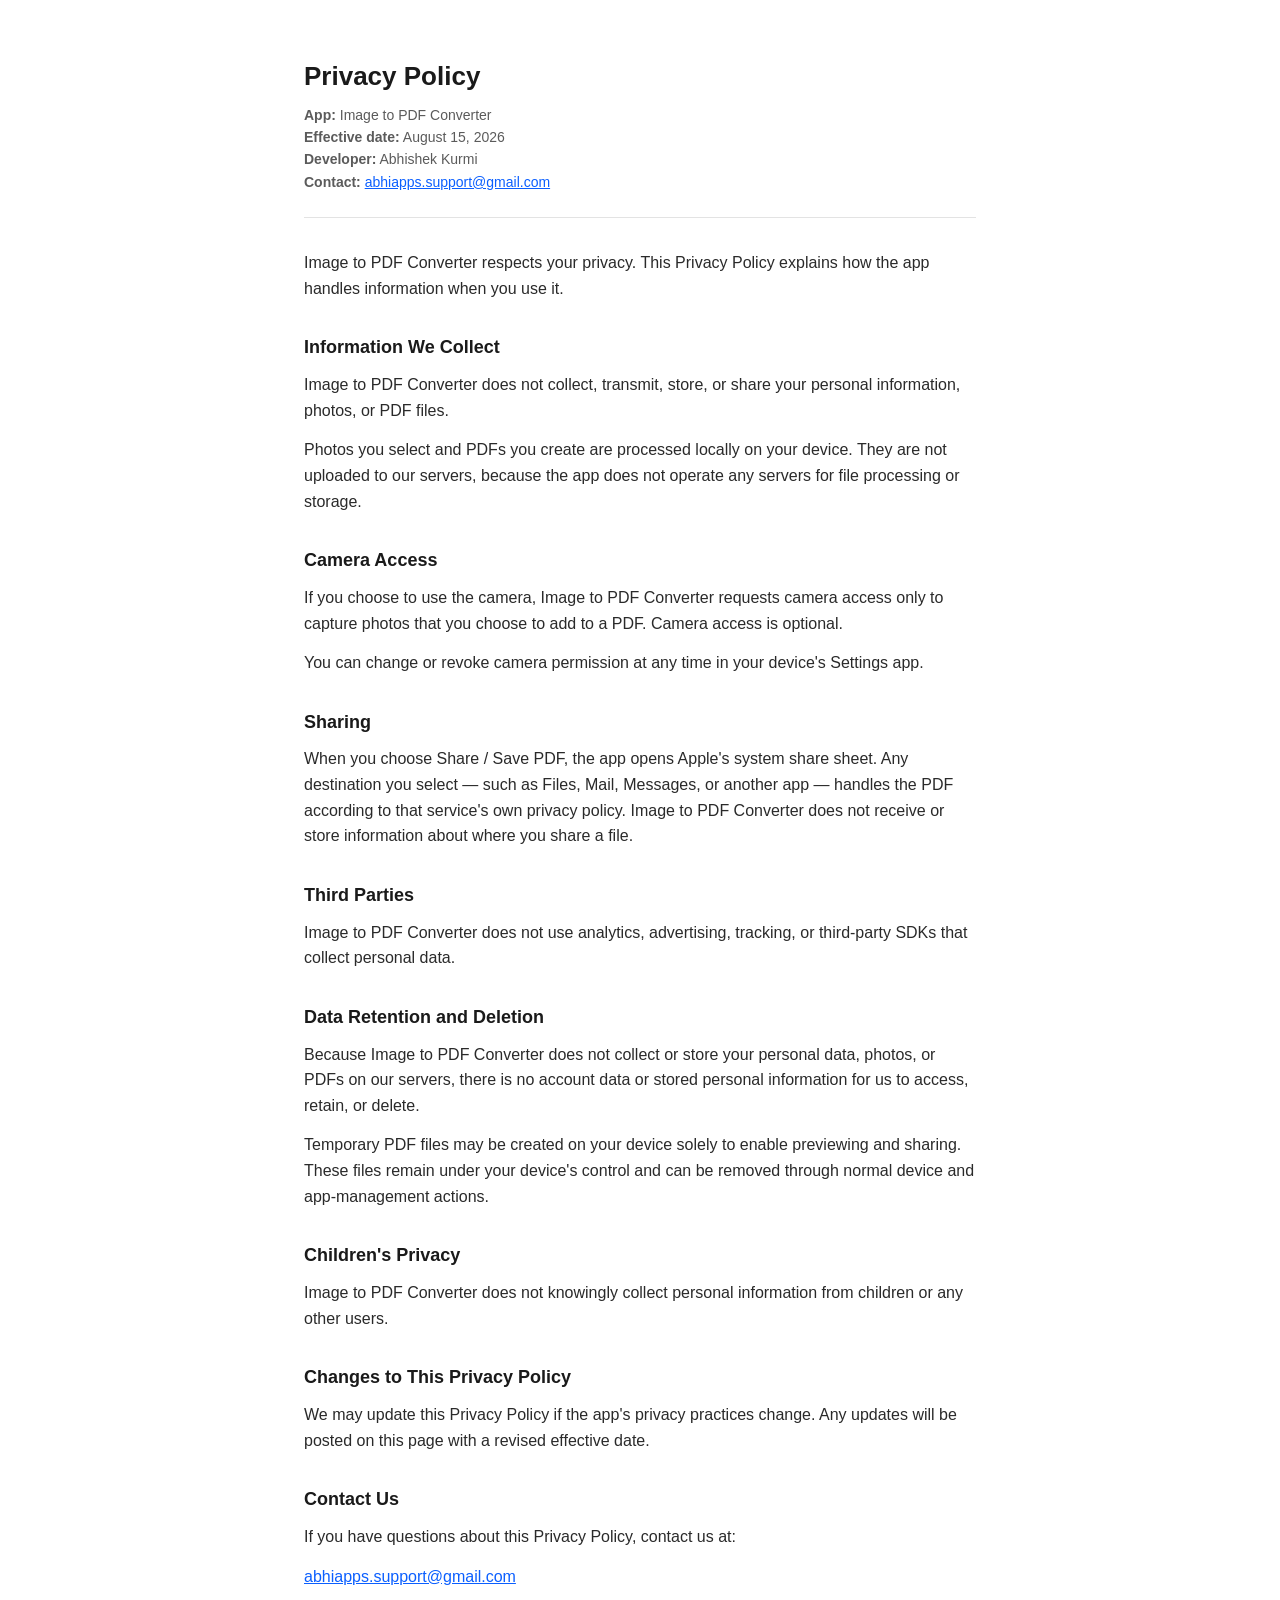
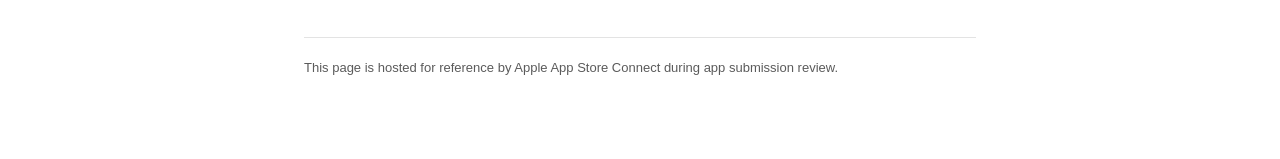
==== index.html @ 23bac31e "Add files via upload" ====
<!DOCTYPE html>
<html lang="en">
<head>
<meta charset="UTF-8">
<meta name="viewport" content="width=device-width, initial-scale=1.0">
<title>Privacy Policy — Image to PDF Converter</title>
<style>
  :root{
    --text:#1a1a1a;
    --muted:#5b5b5b;
    --rule:#e3e3e3;
    --bg:#ffffff;
    --link:#0b5fff;
  }
  *{box-sizing:border-box;}
  body{
    margin:0;
    background:var(--bg);
    color:var(--text);
    font-family:-apple-system,BlinkMacSystemFont,"Segoe UI",Helvetica,Arial,sans-serif;
    line-height:1.6;
  }
  .wrap{
    max-width:720px;
    margin:0 auto;
    padding:56px 24px 80px;
  }
  h1{
    font-size:26px;
    font-weight:700;
    margin:0 0 6px;
  }
  .meta{
    font-size:14px;
    color:var(--muted);
    margin:0 0 32px;
    padding-bottom:24px;
    border-bottom:1px solid var(--rule);
  }
  .meta span{
    display:block;
  }
  .placeholder{
    background:#fff6cc;
    padding:0 3px;
    border-radius:3px;
  }
  h2{
    font-size:18px;
    font-weight:700;
    margin:32px 0 10px;
  }
  p{
    font-size:16px;
    margin:0 0 14px;
    color:#2a2a2a;
  }
  a{ color:var(--link); }
  .contact{
    font-size:16px;
    margin-top:6px;
  }
  footer{
    margin-top:48px;
    padding-top:20px;
    border-top:1px solid var(--rule);
    font-size:13px;
    color:var(--muted);
  }
</style>
</head>
<body>
<div class="wrap">

  <h1>Privacy Policy</h1>
  <p class="meta">
    <span><strong>App:</strong> Image to PDF Converter</span>
    <span><strong>Effective date:</strong> August 15, 2026</span>
    <span><strong>Developer:</strong> Abhishek Kurmi</span>
    <span><strong>Contact:</strong> <a href="mailto:abhiapps.support@gmail.com">abhiapps.support@gmail.com</a></span>
  </p>

  <p>Image to PDF Converter respects your privacy. This Privacy Policy explains how the app handles information when you use it.</p>

  <h2>Information We Collect</h2>
  <p>Image to PDF Converter does not collect, transmit, store, or share your personal information, photos, or PDF files.</p>
  <p>Photos you select and PDFs you create are processed locally on your device. They are not uploaded to our servers, because the app does not operate any servers for file processing or storage.</p>

  <h2>Camera Access</h2>
  <p>If you choose to use the camera, Image to PDF Converter requests camera access only to capture photos that you choose to add to a PDF. Camera access is optional.</p>
  <p>You can change or revoke camera permission at any time in your device's Settings app.</p>

  <h2>Sharing</h2>
  <p>When you choose Share / Save PDF, the app opens Apple's system share sheet. Any destination you select — such as Files, Mail, Messages, or another app — handles the PDF according to that service's own privacy policy. Image to PDF Converter does not receive or store information about where you share a file.</p>

  <h2>Third Parties</h2>
  <p>Image to PDF Converter does not use analytics, advertising, tracking, or third-party SDKs that collect personal data.</p>

  <h2>Data Retention and Deletion</h2>
  <p>Because Image to PDF Converter does not collect or store your personal data, photos, or PDFs on our servers, there is no account data or stored personal information for us to access, retain, or delete.</p>
  <p>Temporary PDF files may be created on your device solely to enable previewing and sharing. These files remain under your device's control and can be removed through normal device and app-management actions.</p>

  <h2>Children's Privacy</h2>
  <p>Image to PDF Converter does not knowingly collect personal information from children or any other users.</p>

  <h2>Changes to This Privacy Policy</h2>
  <p>We may update this Privacy Policy if the app's privacy practices change. Any updates will be posted on this page with a revised effective date.</p>

  <h2>Contact Us</h2>
  <p>If you have questions about this Privacy Policy, contact us at:</p>
  <p class="contact"><a href="mailto:abhiapps.support@gmail.com">abhiapps.support@gmail.com</a></p>

  <footer>
    This page is hosted for reference by Apple App Store Connect during app submission review.
  </footer>

</div>
</body>
</html>
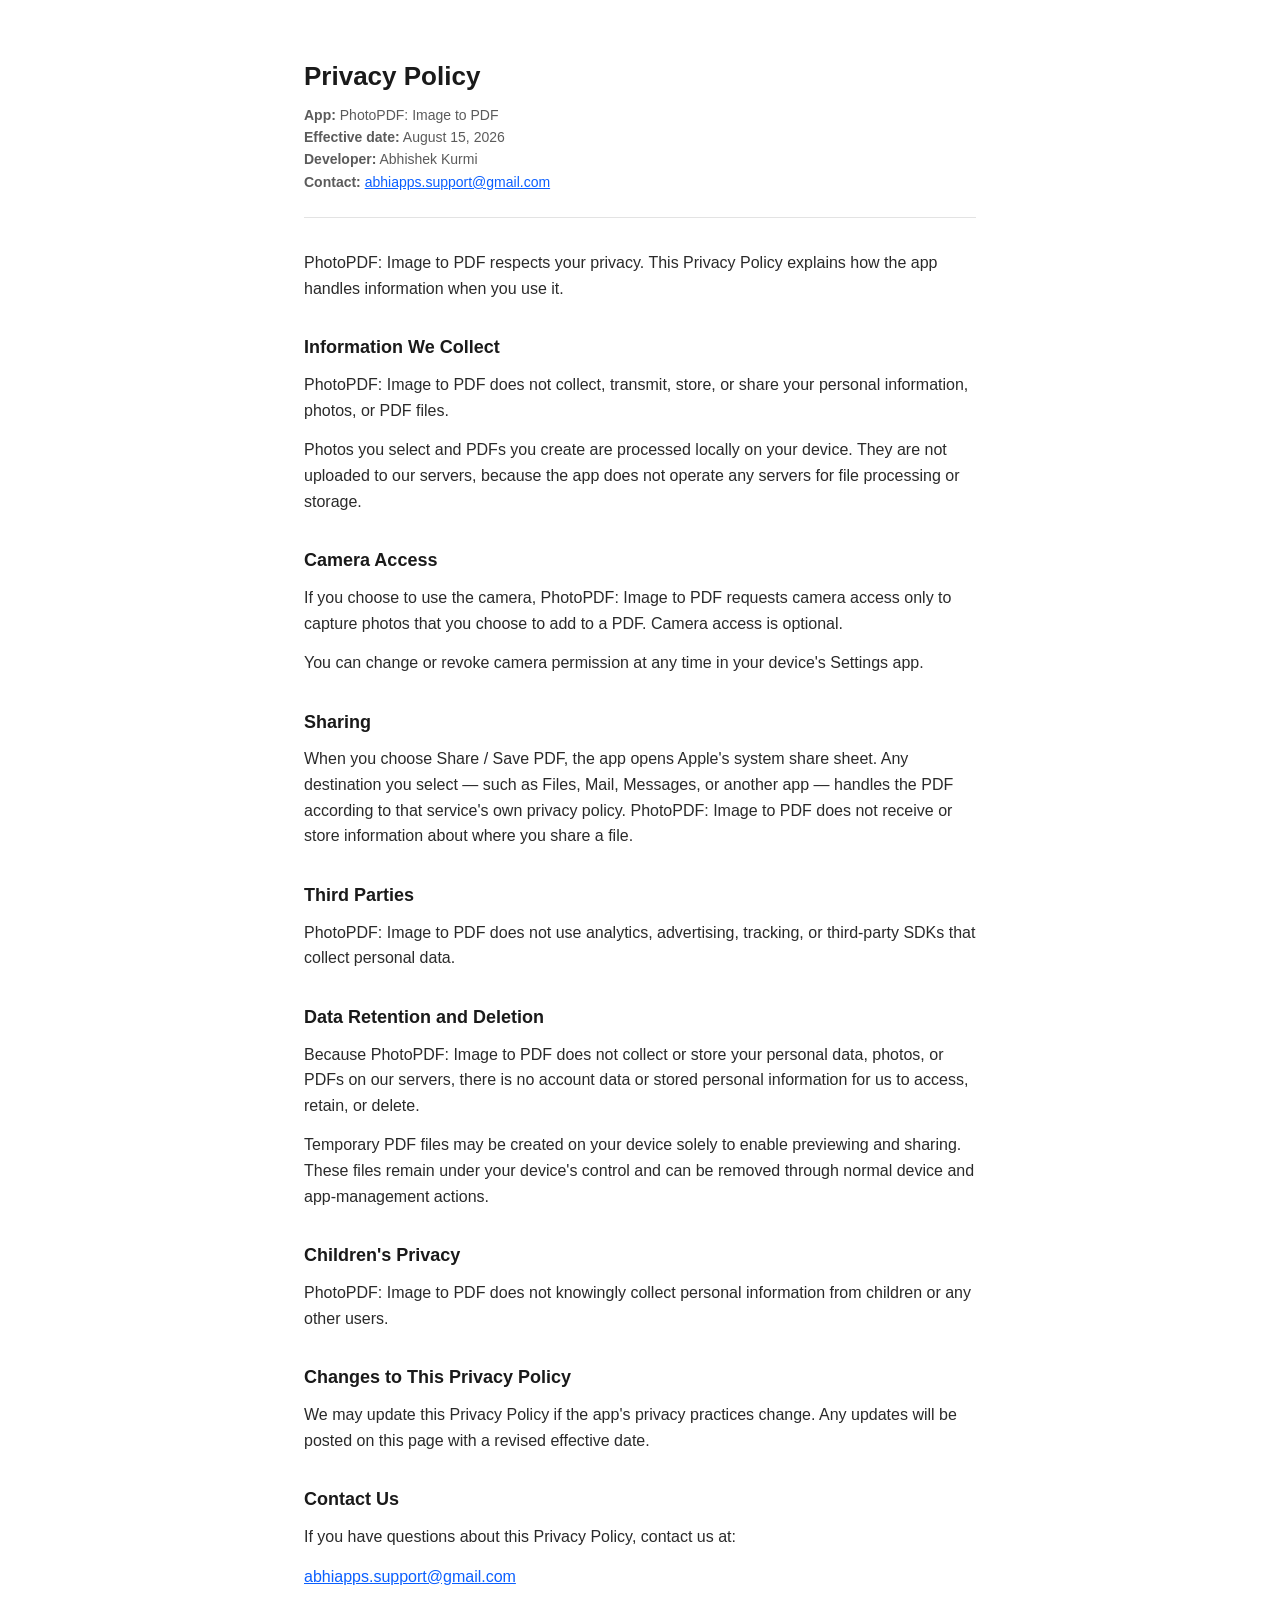
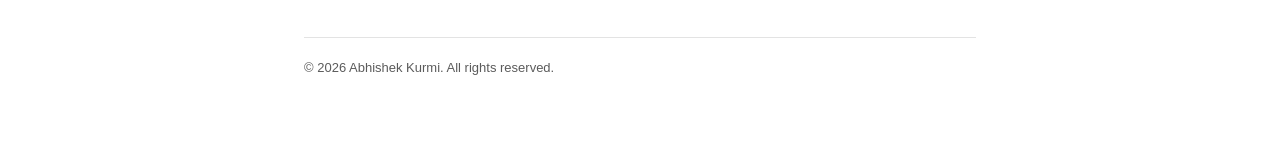
==== commit 2d7fae73: "Update app name from 'Image to PDF Converter' to 'PhotoPDF: Image to PDF'" ====
--- a/index.html
+++ b/index.html
@@ -3,7 +3,7 @@
 <head>
 <meta charset="UTF-8">
 <meta name="viewport" content="width=device-width, initial-scale=1.0">
-<title>Privacy Policy — Image to PDF Converter</title>
+<title>Privacy Policy — PhotoPDF: Image to PDF</title>
 <style>
   :root{
     --text:#1a1a1a;
@@ -74,34 +74,34 @@
 
   <h1>Privacy Policy</h1>
   <p class="meta">
-    <span><strong>App:</strong> Image to PDF Converter</span>
+    <span><strong>App:</strong> PhotoPDF: Image to PDF</span>
     <span><strong>Effective date:</strong> August 15, 2026</span>
     <span><strong>Developer:</strong> Abhishek Kurmi</span>
     <span><strong>Contact:</strong> <a href="mailto:abhiapps.support@gmail.com">abhiapps.support@gmail.com</a></span>
   </p>
 
-  <p>Image to PDF Converter respects your privacy. This Privacy Policy explains how the app handles information when you use it.</p>
+  <p>PhotoPDF: Image to PDF respects your privacy. This Privacy Policy explains how the app handles information when you use it.</p>
 
   <h2>Information We Collect</h2>
-  <p>Image to PDF Converter does not collect, transmit, store, or share your personal information, photos, or PDF files.</p>
+  <p>PhotoPDF: Image to PDF does not collect, transmit, store, or share your personal information, photos, or PDF files.</p>
   <p>Photos you select and PDFs you create are processed locally on your device. They are not uploaded to our servers, because the app does not operate any servers for file processing or storage.</p>
 
   <h2>Camera Access</h2>
-  <p>If you choose to use the camera, Image to PDF Converter requests camera access only to capture photos that you choose to add to a PDF. Camera access is optional.</p>
+  <p>If you choose to use the camera, PhotoPDF: Image to PDF requests camera access only to capture photos that you choose to add to a PDF. Camera access is optional.</p>
   <p>You can change or revoke camera permission at any time in your device's Settings app.</p>
 
   <h2>Sharing</h2>
-  <p>When you choose Share / Save PDF, the app opens Apple's system share sheet. Any destination you select — such as Files, Mail, Messages, or another app — handles the PDF according to that service's own privacy policy. Image to PDF Converter does not receive or store information about where you share a file.</p>
+  <p>When you choose Share / Save PDF, the app opens Apple's system share sheet. Any destination you select — such as Files, Mail, Messages, or another app — handles the PDF according to that service's own privacy policy. PhotoPDF: Image to PDF does not receive or store information about where you share a file.</p>
 
   <h2>Third Parties</h2>
-  <p>Image to PDF Converter does not use analytics, advertising, tracking, or third-party SDKs that collect personal data.</p>
+  <p>PhotoPDF: Image to PDF does not use analytics, advertising, tracking, or third-party SDKs that collect personal data.</p>
 
   <h2>Data Retention and Deletion</h2>
-  <p>Because Image to PDF Converter does not collect or store your personal data, photos, or PDFs on our servers, there is no account data or stored personal information for us to access, retain, or delete.</p>
+  <p>Because PhotoPDF: Image to PDF does not collect or store your personal data, photos, or PDFs on our servers, there is no account data or stored personal information for us to access, retain, or delete.</p>
   <p>Temporary PDF files may be created on your device solely to enable previewing and sharing. These files remain under your device's control and can be removed through normal device and app-management actions.</p>
 
   <h2>Children's Privacy</h2>
-  <p>Image to PDF Converter does not knowingly collect personal information from children or any other users.</p>
+  <p>PhotoPDF: Image to PDF does not knowingly collect personal information from children or any other users.</p>
 
   <h2>Changes to This Privacy Policy</h2>
   <p>We may update this Privacy Policy if the app's privacy practices change. Any updates will be posted on this page with a revised effective date.</p>
@@ -111,7 +111,7 @@
   <p class="contact"><a href="mailto:abhiapps.support@gmail.com">abhiapps.support@gmail.com</a></p>
 
   <footer>
-    This page is hosted for reference by Apple App Store Connect during app submission review.
+    © 2026 Abhishek Kurmi. All rights reserved.
   </footer>
 
 </div>
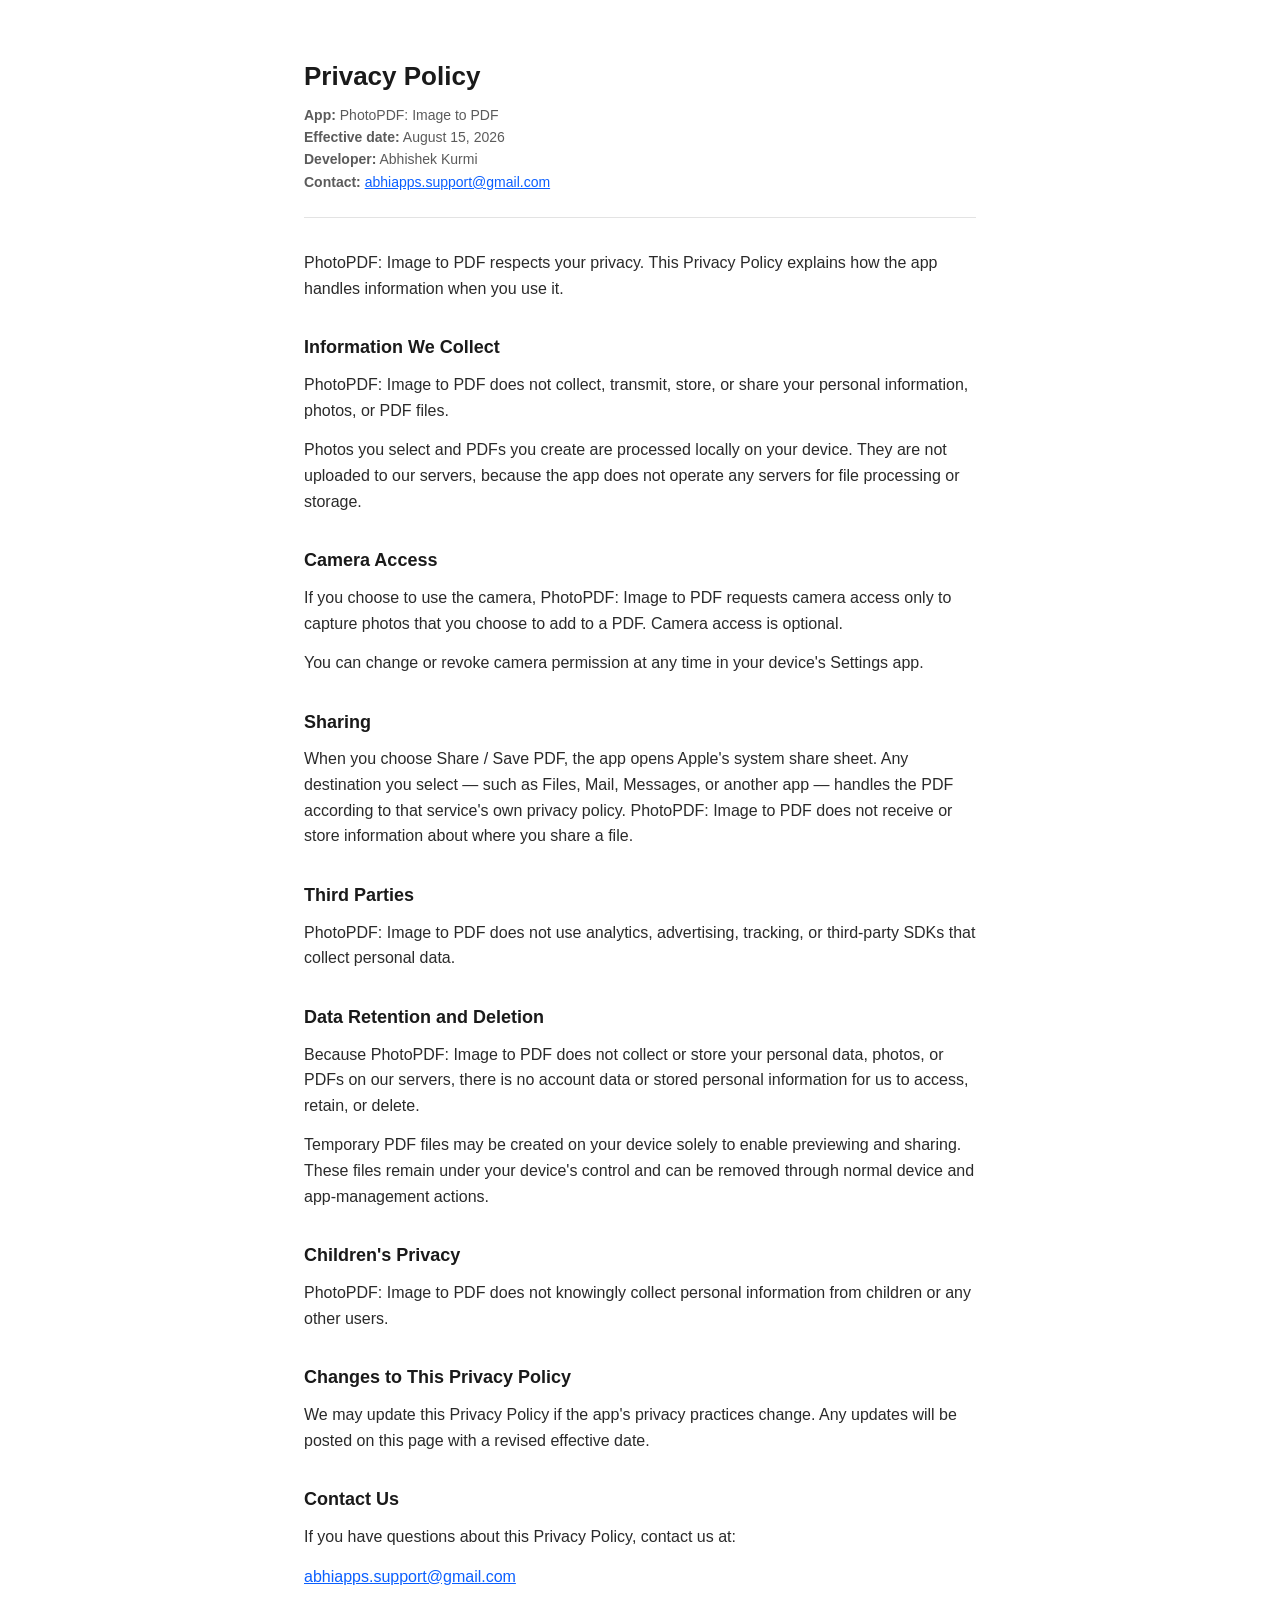
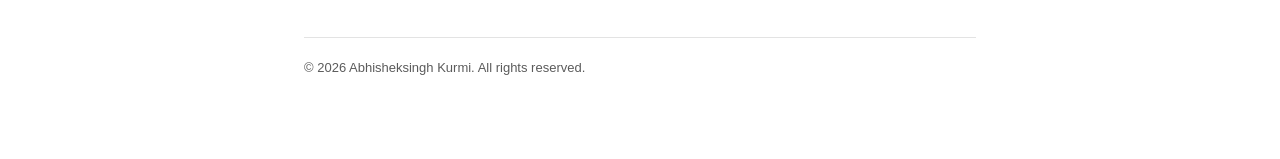
==== commit e0563aa0: "Update footer copyright name" ====
--- a/index.html
+++ b/index.html
@@ -111,7 +111,7 @@
   <p class="contact"><a href="mailto:abhiapps.support@gmail.com">abhiapps.support@gmail.com</a></p>
 
   <footer>
-    © 2026 Abhishek Kurmi. All rights reserved.
+    © 2026 Abhisheksingh Kurmi. All rights reserved.
   </footer>
 
 </div>
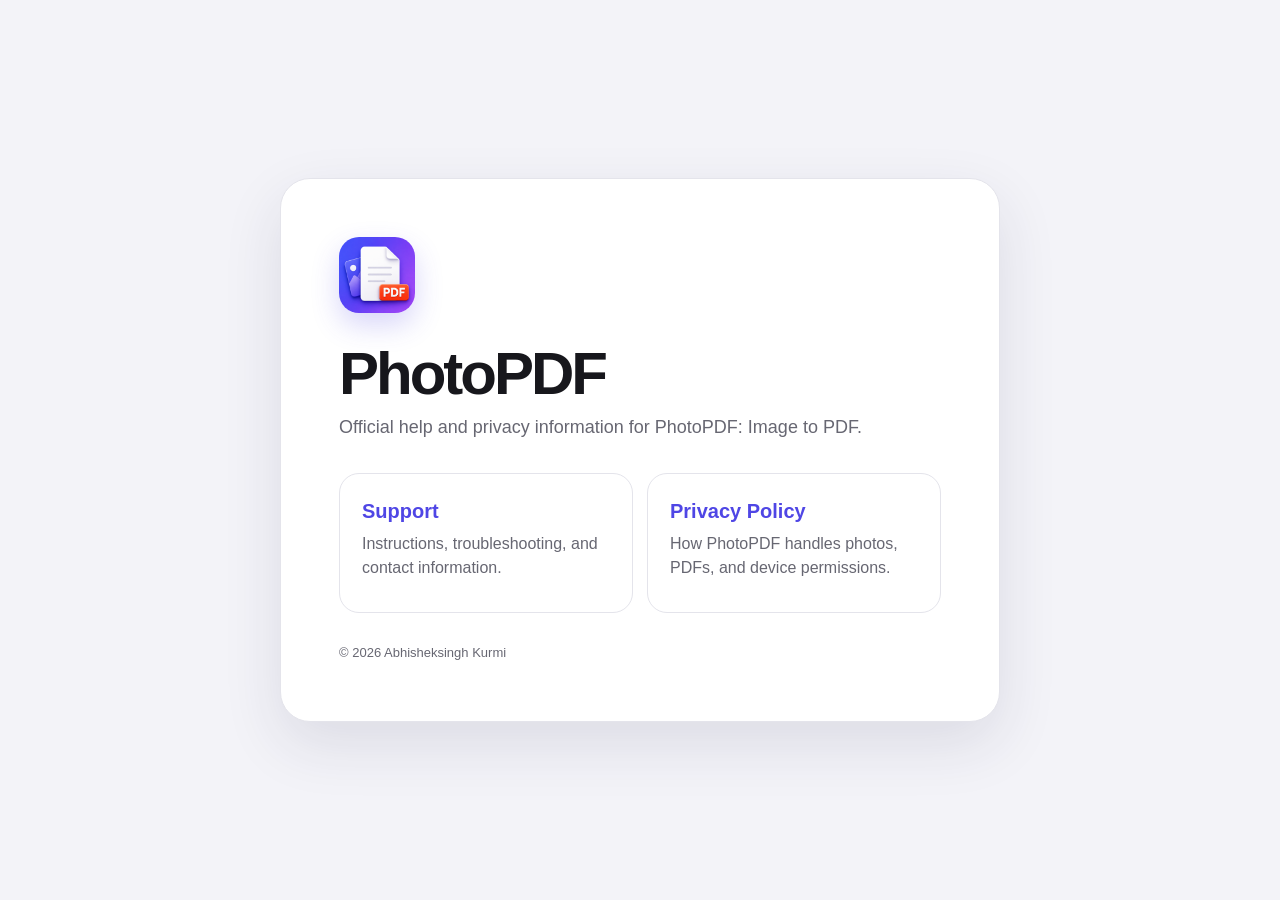
==== commit ffd8ba7e: "Add PhotoPDF website landing page" ====
--- a/index.html
+++ b/index.html
@@ -1,119 +1,45 @@
-<!DOCTYPE html>
+<!doctype html>
 <html lang="en">
 <head>
-<meta charset="UTF-8">
-<meta name="viewport" content="width=device-width, initial-scale=1.0">
-<title>Privacy Policy — PhotoPDF: Image to PDF</title>
-<style>
-  :root{
-    --text:#1a1a1a;
-    --muted:#5b5b5b;
-    --rule:#e3e3e3;
-    --bg:#ffffff;
-    --link:#0b5fff;
-  }
-  *{box-sizing:border-box;}
-  body{
-    margin:0;
-    background:var(--bg);
-    color:var(--text);
-    font-family:-apple-system,BlinkMacSystemFont,"Segoe UI",Helvetica,Arial,sans-serif;
-    line-height:1.6;
-  }
-  .wrap{
-    max-width:720px;
-    margin:0 auto;
-    padding:56px 24px 80px;
-  }
-  h1{
-    font-size:26px;
-    font-weight:700;
-    margin:0 0 6px;
-  }
-  .meta{
-    font-size:14px;
-    color:var(--muted);
-    margin:0 0 32px;
-    padding-bottom:24px;
-    border-bottom:1px solid var(--rule);
-  }
-  .meta span{
-    display:block;
-  }
-  .placeholder{
-    background:#fff6cc;
-    padding:0 3px;
-    border-radius:3px;
-  }
-  h2{
-    font-size:18px;
-    font-weight:700;
-    margin:32px 0 10px;
-  }
-  p{
-    font-size:16px;
-    margin:0 0 14px;
-    color:#2a2a2a;
-  }
-  a{ color:var(--link); }
-  .contact{
-    font-size:16px;
-    margin-top:6px;
-  }
-  footer{
-    margin-top:48px;
-    padding-top:20px;
-    border-top:1px solid var(--rule);
-    font-size:13px;
-    color:var(--muted);
-  }
-</style>
+  <meta charset="utf-8">
+  <meta name="viewport" content="width=device-width, initial-scale=1">
+  <meta name="description" content="Official support and privacy information for PhotoPDF: Image to PDF.">
+  <meta name="theme-color" content="#6366f1">
+  <title>PhotoPDF</title>
+  <style>
+    :root {
+      color-scheme: light dark;
+      --brand:#6366f1;--brand-strong:#4f46e5;--ink:#17171c;--muted:#676772;
+      --surface:#ffffff;--border:#e4e4eb;--background:#f3f3f8;--focus:rgba(79,70,229,.35);
+    }
+    *{box-sizing:border-box;}
+    body{min-height:100vh;margin:0;display:grid;place-items:center;padding:24px;background:var(--background);color:var(--ink);font-family:-apple-system,BlinkMacSystemFont,"SF Pro Text","Segoe UI",sans-serif;line-height:1.5;-webkit-font-smoothing:antialiased;}
+    main{width:min(100%,720px);padding:clamp(30px,7vw,58px);border:1px solid var(--border);border-radius:30px;background:var(--surface);box-shadow:0 22px 60px rgba(40,40,70,.11);}
+    .app-icon{width:76px;height:76px;border-radius:20px;box-shadow:0 12px 28px rgba(79,70,229,.22);}
+    h1{margin:24px 0 10px;font-size:clamp(38px,8vw,60px);line-height:1;letter-spacing:-.05em;}
+    .intro{max-width:540px;margin:0 0 32px;color:var(--muted);font-size:18px;}
+    .links{display:grid;grid-template-columns:repeat(2,minmax(0,1fr));gap:14px;}
+    .card{min-height:140px;padding:22px;border:1px solid var(--border);border-radius:20px;color:var(--ink);text-decoration:none;transition:transform 160ms ease,border-color 160ms ease,box-shadow 160ms ease;}
+    .card:hover{transform:translateY(-2px);border-color:var(--brand);box-shadow:0 12px 28px rgba(79,70,229,.12);}
+    .card:focus-visible{outline:3px solid var(--focus);outline-offset:4px;}
+    .card strong{display:block;margin-bottom:6px;color:var(--brand-strong);font-size:20px;}
+    .card span{color:var(--muted);}
+    footer{margin-top:30px;color:var(--muted);font-size:13px;}
+    @media(max-width:560px){.links{grid-template-columns:1fr;}main{border-radius:24px;}}
+    @media(prefers-reduced-motion:reduce){*{transition-duration:.01ms!important;}}
+    @media(prefers-color-scheme:dark){:root{--brand:#7376ff;--brand-strong:#a5b4fc;--ink:#f5f5f7;--muted:#b1b1bb;--surface:#18181d;--border:#35353d;--background:#0f0f13;--focus:rgba(165,180,252,.4);}main{box-shadow:0 22px 60px rgba(0,0,0,.3);}}
+  </style>
 </head>
 <body>
-<div class="wrap">
-
-  <h1>Privacy Policy</h1>
-  <p class="meta">
-    <span><strong>App:</strong> PhotoPDF: Image to PDF</span>
-    <span><strong>Effective date:</strong> August 15, 2026</span>
-    <span><strong>Developer:</strong> Abhishek Kurmi</span>
-    <span><strong>Contact:</strong> <a href="mailto:abhiapps.support@gmail.com">abhiapps.support@gmail.com</a></span>
-  </p>
-
-  <p>PhotoPDF: Image to PDF respects your privacy. This Privacy Policy explains how the app handles information when you use it.</p>
-
-  <h2>Information We Collect</h2>
-  <p>PhotoPDF: Image to PDF does not collect, transmit, store, or share your personal information, photos, or PDF files.</p>
-  <p>Photos you select and PDFs you create are processed locally on your device. They are not uploaded to our servers, because the app does not operate any servers for file processing or storage.</p>
-
-  <h2>Camera Access</h2>
-  <p>If you choose to use the camera, PhotoPDF: Image to PDF requests camera access only to capture photos that you choose to add to a PDF. Camera access is optional.</p>
-  <p>You can change or revoke camera permission at any time in your device's Settings app.</p>
-
-  <h2>Sharing</h2>
-  <p>When you choose Share / Save PDF, the app opens Apple's system share sheet. Any destination you select — such as Files, Mail, Messages, or another app — handles the PDF according to that service's own privacy policy. PhotoPDF: Image to PDF does not receive or store information about where you share a file.</p>
-
-  <h2>Third Parties</h2>
-  <p>PhotoPDF: Image to PDF does not use analytics, advertising, tracking, or third-party SDKs that collect personal data.</p>
-
-  <h2>Data Retention and Deletion</h2>
-  <p>Because PhotoPDF: Image to PDF does not collect or store your personal data, photos, or PDFs on our servers, there is no account data or stored personal information for us to access, retain, or delete.</p>
-  <p>Temporary PDF files may be created on your device solely to enable previewing and sharing. These files remain under your device's control and can be removed through normal device and app-management actions.</p>
-
-  <h2>Children's Privacy</h2>
-  <p>PhotoPDF: Image to PDF does not knowingly collect personal information from children or any other users.</p>
-
-  <h2>Changes to This Privacy Policy</h2>
-  <p>We may update this Privacy Policy if the app's privacy practices change. Any updates will be posted on this page with a revised effective date.</p>
-
-  <h2>Contact Us</h2>
-  <p>If you have questions about this Privacy Policy, contact us at:</p>
-  <p class="contact"><a href="mailto:abhiapps.support@gmail.com">abhiapps.support@gmail.com</a></p>
-
-  <footer>
-    © 2026 Abhisheksingh Kurmi. All rights reserved.
-  </footer>
-
-</div>
+  <main>
+    <img class="app-icon" src="support/app-icon.png" alt="PhotoPDF app icon">
+    <h1>PhotoPDF</h1>
+    <p class="intro">Official help and privacy information for PhotoPDF: Image to PDF.</p>
+    <div class="links">
+      <a class="card" href="support/"><strong>Support</strong><span>Instructions, troubleshooting, and contact information.</span></a>
+      <a class="card" href="privacy/"><strong>Privacy Policy</strong><span>How PhotoPDF handles photos, PDFs, and device permissions.</span></a>
+    </div>
+    <footer>© 2026 Abhisheksingh Kurmi</footer>
+  </main>
 </body>
 </html>
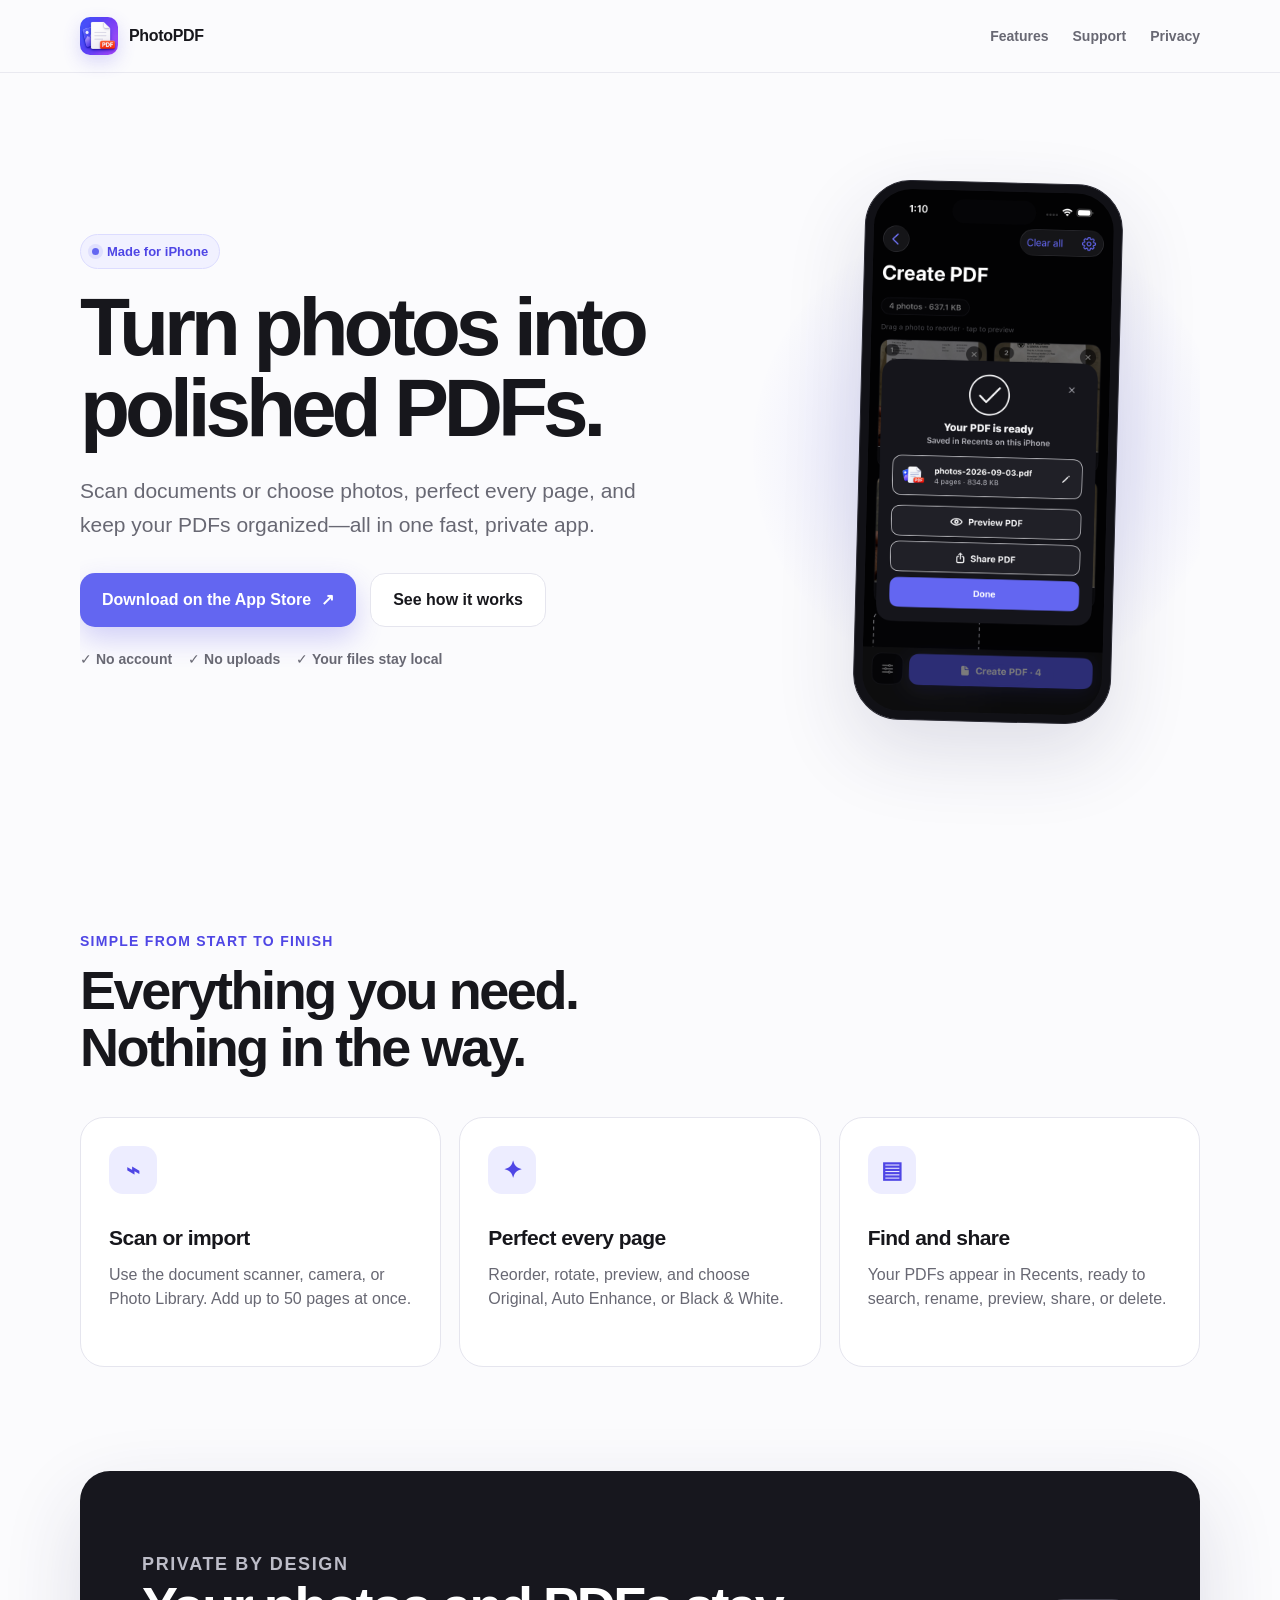
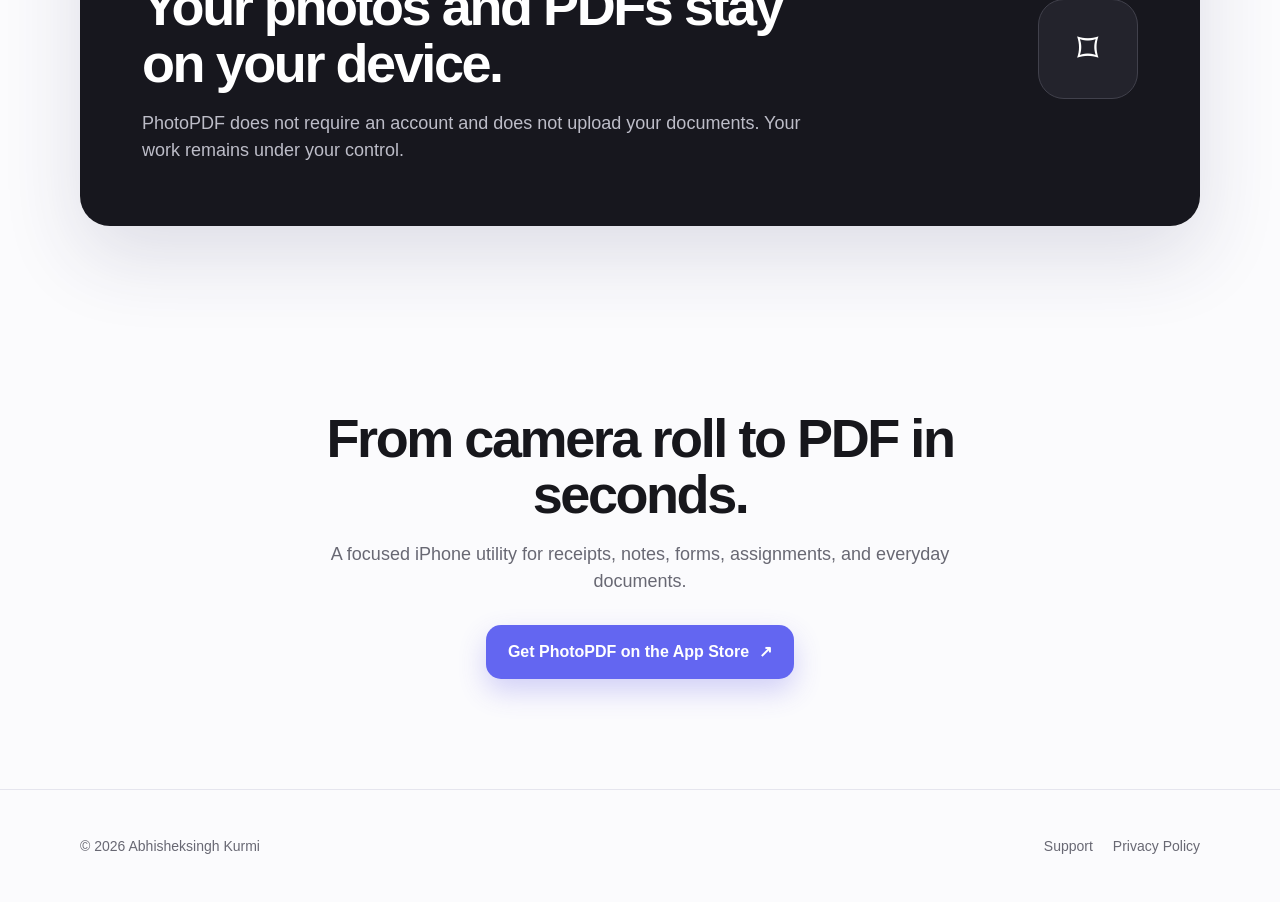
==== commit d2565820: "Publish PhotoPDF product page Add the approved landing page with product benefits, privacy messaging" ====
--- a/index.html
+++ b/index.html
@@ -3,43 +3,194 @@
 <head>
   <meta charset="utf-8">
   <meta name="viewport" content="width=device-width, initial-scale=1">
-  <meta name="description" content="Official support and privacy information for PhotoPDF: Image to PDF.">
+  <meta name="description" content="PhotoPDF turns photos and scanned documents into polished PDFs on iPhone. Reorder, enhance, organize, and share—all privately on your device.">
   <meta name="theme-color" content="#6366f1">
-  <title>PhotoPDF</title>
+  <meta property="og:type" content="website">
+  <meta property="og:title" content="PhotoPDF — Image to PDF for iPhone">
+  <meta property="og:description" content="Scan, enhance, and turn photos into polished PDFs—privately on your iPhone.">
+  <meta property="og:url" content="https://abhishek6353.github.io/PhotoPDF/">
+  <meta property="og:image" content="https://abhishek6353.github.io/PhotoPDF/support/app-icon.png">
+  <link rel="canonical" href="https://abhishek6353.github.io/PhotoPDF/">
+  <link rel="icon" href="support/app-icon.png">
+  <title>PhotoPDF — Image to PDF for iPhone</title>
   <style>
     :root {
       color-scheme: light dark;
-      --brand:#6366f1;--brand-strong:#4f46e5;--ink:#17171c;--muted:#676772;
-      --surface:#ffffff;--border:#e4e4eb;--background:#f3f3f8;--focus:rgba(79,70,229,.35);
+      --brand:#6366f1;
+      --brand-strong:#4f46e5;
+      --ink:#17171c;
+      --muted:#686873;
+      --surface:#ffffff;
+      --soft:#f4f4fa;
+      --border:#e5e5ee;
+      --background:#fbfbfd;
+      --focus:rgba(79,70,229,.35);
+      --shadow:0 30px 80px rgba(43,41,89,.14);
     }
     *{box-sizing:border-box;}
-    body{min-height:100vh;margin:0;display:grid;place-items:center;padding:24px;background:var(--background);color:var(--ink);font-family:-apple-system,BlinkMacSystemFont,"SF Pro Text","Segoe UI",sans-serif;line-height:1.5;-webkit-font-smoothing:antialiased;}
-    main{width:min(100%,720px);padding:clamp(30px,7vw,58px);border:1px solid var(--border);border-radius:30px;background:var(--surface);box-shadow:0 22px 60px rgba(40,40,70,.11);}
-    .app-icon{width:76px;height:76px;border-radius:20px;box-shadow:0 12px 28px rgba(79,70,229,.22);}
-    h1{margin:24px 0 10px;font-size:clamp(38px,8vw,60px);line-height:1;letter-spacing:-.05em;}
-    .intro{max-width:540px;margin:0 0 32px;color:var(--muted);font-size:18px;}
-    .links{display:grid;grid-template-columns:repeat(2,minmax(0,1fr));gap:14px;}
-    .card{min-height:140px;padding:22px;border:1px solid var(--border);border-radius:20px;color:var(--ink);text-decoration:none;transition:transform 160ms ease,border-color 160ms ease,box-shadow 160ms ease;}
-    .card:hover{transform:translateY(-2px);border-color:var(--brand);box-shadow:0 12px 28px rgba(79,70,229,.12);}
-    .card:focus-visible{outline:3px solid var(--focus);outline-offset:4px;}
-    .card strong{display:block;margin-bottom:6px;color:var(--brand-strong);font-size:20px;}
-    .card span{color:var(--muted);}
-    footer{margin-top:30px;color:var(--muted);font-size:13px;}
-    @media(max-width:560px){.links{grid-template-columns:1fr;}main{border-radius:24px;}}
-    @media(prefers-reduced-motion:reduce){*{transition-duration:.01ms!important;}}
-    @media(prefers-color-scheme:dark){:root{--brand:#7376ff;--brand-strong:#a5b4fc;--ink:#f5f5f7;--muted:#b1b1bb;--surface:#18181d;--border:#35353d;--background:#0f0f13;--focus:rgba(165,180,252,.4);}main{box-shadow:0 22px 60px rgba(0,0,0,.3);}}
+    html{scroll-behavior:smooth;}
+    body{margin:0;background:var(--background);color:var(--ink);font-family:-apple-system,BlinkMacSystemFont,"SF Pro Text","Segoe UI",sans-serif;line-height:1.5;-webkit-font-smoothing:antialiased;}
+    a{color:inherit;}
+    .wrap{width:min(1120px,calc(100% - 40px));margin:0 auto;}
+    header{position:sticky;top:0;z-index:20;border-bottom:1px solid color-mix(in srgb,var(--border) 80%,transparent);background:color-mix(in srgb,var(--background) 86%,transparent);backdrop-filter:blur(18px);-webkit-backdrop-filter:blur(18px);}
+    nav{min-height:72px;display:flex;align-items:center;justify-content:space-between;gap:24px;}
+    .brand{display:flex;align-items:center;gap:11px;text-decoration:none;font-weight:760;letter-spacing:-.02em;}
+    .brand img{width:38px;height:38px;border-radius:10px;box-shadow:0 7px 18px rgba(79,70,229,.2);}
+    .nav-links{display:flex;align-items:center;gap:24px;color:var(--muted);font-size:14px;font-weight:600;}
+    .nav-links a{text-decoration:none;}
+    .nav-links a:hover{color:var(--ink);}
+    .hero{min-height:720px;display:grid;grid-template-columns:minmax(0,1.05fr) minmax(330px,.75fr);align-items:center;gap:clamp(54px,8vw,110px);padding:84px 0 92px;overflow:hidden;}
+    .eyebrow{display:inline-flex;align-items:center;gap:8px;margin:0 0 18px;padding:7px 11px;border:1px solid #dcdcff;border-radius:999px;background:#f1f1ff;color:var(--brand-strong);font-size:13px;font-weight:720;}
+    .eyebrow::before{content:"";width:7px;height:7px;border-radius:50%;background:var(--brand);box-shadow:0 0 0 4px rgba(99,102,241,.12);}
+    h1{max-width:720px;margin:0;font-size:clamp(48px,7vw,82px);line-height:.98;letter-spacing:-.062em;}
+    .lead{max-width:620px;margin:26px 0 32px;color:var(--muted);font-size:clamp(18px,2vw,21px);line-height:1.6;}
+    .actions{display:flex;align-items:center;flex-wrap:wrap;gap:14px;}
+    .button{display:inline-flex;min-height:54px;align-items:center;justify-content:center;gap:10px;padding:0 22px;border-radius:15px;background:var(--brand);color:#fff;text-decoration:none;font-weight:720;box-shadow:0 12px 28px rgba(79,70,229,.24);transition:transform 160ms ease,background 160ms ease;}
+    .button:hover{transform:translateY(-2px);background:var(--brand-strong);}
+    .button.secondary{border:1px solid var(--border);background:var(--surface);color:var(--ink);box-shadow:none;}
+    .button.secondary:hover{border-color:#c8c8d5;background:var(--soft);}
+    a:focus-visible{outline:3px solid var(--focus);outline-offset:4px;}
+    .trust{margin:22px 0 0;color:var(--muted);font-size:14px;font-weight:560;}
+    .trust span{display:inline-flex;align-items:center;gap:7px;margin-right:16px;}
+    .phone-stage{position:relative;display:grid;place-items:center;min-height:590px;}
+    .phone-stage::before{content:"";position:absolute;width:470px;height:470px;border-radius:50%;background:radial-gradient(circle,rgba(99,102,241,.24),rgba(99,102,241,.05) 55%,transparent 72%);}
+    .phone{position:relative;width:min(258px,68vw);padding:8px;border:1px solid #292932;border-radius:46px;background:#111116;box-shadow:var(--shadow);transform:rotate(1.5deg);}
+    .phone::before{content:"";position:absolute;z-index:2;top:17px;left:50%;width:84px;height:24px;border-radius:999px;background:#050507;transform:translateX(-50%);}
+    .phone img{display:block;width:100%;height:auto;aspect-ratio:1206/2622;object-fit:contain;border-radius:38px;}
+    section{padding:92px 0;}
+    .section-heading{max-width:690px;margin-bottom:42px;}
+    .kicker{margin:0 0 10px;color:var(--brand-strong);font-size:14px;font-weight:760;text-transform:uppercase;letter-spacing:.09em;}
+    h2{margin:0;font-size:clamp(36px,5vw,54px);line-height:1.05;letter-spacing:-.045em;}
+    .features{display:grid;grid-template-columns:repeat(3,minmax(0,1fr));gap:18px;}
+    .feature{min-height:250px;padding:28px;border:1px solid var(--border);border-radius:24px;background:var(--surface);}
+    .feature-icon{width:48px;height:48px;display:grid;place-items:center;margin-bottom:28px;border-radius:14px;background:#ededff;color:var(--brand-strong);font-size:23px;font-weight:750;}
+    .feature h3{margin:0 0 9px;font-size:21px;letter-spacing:-.025em;}
+    .feature p{margin:0;color:var(--muted);}
+    .privacy{padding-top:12px;}
+    .privacy-card{display:grid;grid-template-columns:1fr auto;align-items:center;gap:34px;padding:clamp(30px,6vw,62px);border-radius:30px;background:#17171e;color:#fff;box-shadow:var(--shadow);}
+    .privacy-card h2{max-width:660px;}
+    .privacy-card p{max-width:680px;margin:18px 0 0;color:#bdbdc8;font-size:18px;}
+    .lock{width:100px;height:100px;display:grid;place-items:center;border:1px solid #41414c;border-radius:26px;background:#23232c;font-size:42px;}
+    .final-cta{text-align:center;padding-bottom:110px;}
+    .final-cta h2{max-width:720px;margin:0 auto 18px;}
+    .final-cta p{max-width:620px;margin:0 auto 30px;color:var(--muted);font-size:18px;}
+    footer{border-top:1px solid var(--border);}
+    .footer-inner{min-height:112px;display:flex;align-items:center;justify-content:space-between;gap:24px;color:var(--muted);font-size:14px;}
+    .footer-links{display:flex;gap:20px;}
+    .footer-links a{text-decoration:none;}
+    .footer-links a:hover{color:var(--ink);}
+    @media(max-width:800px){
+      .hero{grid-template-columns:1fr;text-align:center;padding-top:68px;}
+      .hero-copy{display:grid;justify-items:center;}
+      .lead{margin-left:auto;margin-right:auto;}
+      .actions{justify-content:center;}
+      .phone-stage{min-height:590px;}
+      .features{grid-template-columns:1fr;}
+      .feature{min-height:0;}
+      .privacy-card{grid-template-columns:1fr;}
+      .lock{grid-row:1;}
+    }
+    @media(max-width:560px){
+      .wrap{width:min(100% - 28px,1120px);}
+      .nav-links a:first-child{display:none;}
+      .nav-links{gap:14px;}
+      .hero{min-height:0;padding:54px 0 70px;}
+      h1{font-size:49px;}
+      .lead{font-size:18px;}
+      .actions{width:100%;}
+      .button{width:100%;}
+      .phone-stage{min-height:560px;}
+      section{padding:72px 0;}
+      .footer-inner{align-items:flex-start;flex-direction:column;padding:30px 0;}
+    }
+    @media(prefers-reduced-motion:reduce){html{scroll-behavior:auto;}*{transition-duration:.01ms!important;}}
+    @media(prefers-color-scheme:dark){
+      :root{--brand:#7477ff;--brand-strong:#aeb0ff;--ink:#f5f5f7;--muted:#b0b0bb;--surface:#18181e;--soft:#202027;--border:#34343d;--background:#0e0e12;--focus:rgba(174,176,255,.42);--shadow:0 30px 80px rgba(0,0,0,.36);}
+      .eyebrow{border-color:#3c3c66;background:#20203a;}
+      .feature-icon{background:#292946;}
+      .privacy-card{border:1px solid #303039;background:#18181f;}
+    }
   </style>
+  <script type="application/ld+json">
+    {"@context":"https://schema.org","@type":"MobileApplication","name":"PhotoPDF: Image to PDF","operatingSystem":"iOS","applicationCategory":"ProductivityApplication","description":"Turn photos and scanned documents into polished PDFs privately on your iPhone.","url":"https://abhishek6353.github.io/PhotoPDF/","downloadUrl":"https://apps.apple.com/app/id6801907706"}
+  </script>
 </head>
 <body>
+  <header>
+    <nav class="wrap" aria-label="Primary navigation">
+      <a class="brand" href="./"><img src="support/app-icon.png" alt=""><span>PhotoPDF</span></a>
+      <div class="nav-links">
+        <a href="#features">Features</a>
+        <a href="support/">Support</a>
+        <a href="privacy/">Privacy</a>
+      </div>
+    </nav>
+  </header>
+
   <main>
-    <img class="app-icon" src="support/app-icon.png" alt="PhotoPDF app icon">
-    <h1>PhotoPDF</h1>
-    <p class="intro">Official help and privacy information for PhotoPDF: Image to PDF.</p>
-    <div class="links">
-      <a class="card" href="support/"><strong>Support</strong><span>Instructions, troubleshooting, and contact information.</span></a>
-      <a class="card" href="privacy/"><strong>Privacy Policy</strong><span>How PhotoPDF handles photos, PDFs, and device permissions.</span></a>
+    <div class="wrap hero">
+      <div class="hero-copy">
+        <p class="eyebrow">Made for iPhone</p>
+        <h1>Turn photos into polished PDFs.</h1>
+        <p class="lead">Scan documents or choose photos, perfect every page, and keep your PDFs organized—all in one fast, private app.</p>
+        <div class="actions">
+          <a class="button" href="https://apps.apple.com/app/id6801907706" rel="noopener">Download on the App Store <span aria-hidden="true">↗</span></a>
+          <a class="button secondary" href="#features">See how it works</a>
+        </div>
+        <p class="trust"><span>✓ No account</span><span>✓ No uploads</span><span>✓ Your files stay local</span></p>
+      </div>
+      <div class="phone-stage" aria-label="PhotoPDF showing a completed PDF">
+        <div class="phone"><img src="assets/pdf-ready.png" alt="PhotoPDF confirmation screen showing a completed four-page PDF" width="598" height="1300"></div>
+      </div>
     </div>
-    <footer>© 2026 Abhisheksingh Kurmi</footer>
+
+    <section id="features" class="wrap">
+      <div class="section-heading">
+        <p class="kicker">Simple from start to finish</p>
+        <h2>Everything you need. Nothing in the way.</h2>
+      </div>
+      <div class="features">
+        <article class="feature">
+          <div class="feature-icon" aria-hidden="true">⌁</div>
+          <h3>Scan or import</h3>
+          <p>Use the document scanner, camera, or Photo Library. Add up to 50 pages at once.</p>
+        </article>
+        <article class="feature">
+          <div class="feature-icon" aria-hidden="true">✦</div>
+          <h3>Perfect every page</h3>
+          <p>Reorder, rotate, preview, and choose Original, Auto Enhance, or Black &amp; White.</p>
+        </article>
+        <article class="feature">
+          <div class="feature-icon" aria-hidden="true">▤</div>
+          <h3>Find and share</h3>
+          <p>Your PDFs appear in Recents, ready to search, rename, preview, share, or delete.</p>
+        </article>
+      </div>
+    </section>
+
+    <section class="wrap privacy">
+      <div class="privacy-card">
+        <div>
+          <p class="kicker">Private by design</p>
+          <h2>Your photos and PDFs stay on your device.</h2>
+          <p>PhotoPDF does not require an account and does not upload your documents. Your work remains under your control.</p>
+        </div>
+        <div class="lock" aria-hidden="true">⌑</div>
+      </div>
+    </section>
+
+    <section class="wrap final-cta">
+      <h2>From camera roll to PDF in seconds.</h2>
+      <p>A focused iPhone utility for receipts, notes, forms, assignments, and everyday documents.</p>
+      <a class="button" href="https://apps.apple.com/app/id6801907706" rel="noopener">Get PhotoPDF on the App Store <span aria-hidden="true">↗</span></a>
+    </section>
   </main>
+
+  <footer>
+    <div class="wrap footer-inner">
+      <span>© 2026 Abhisheksingh Kurmi</span>
+      <div class="footer-links"><a href="support/">Support</a><a href="privacy/">Privacy Policy</a></div>
+    </div>
+  </footer>
 </body>
 </html>
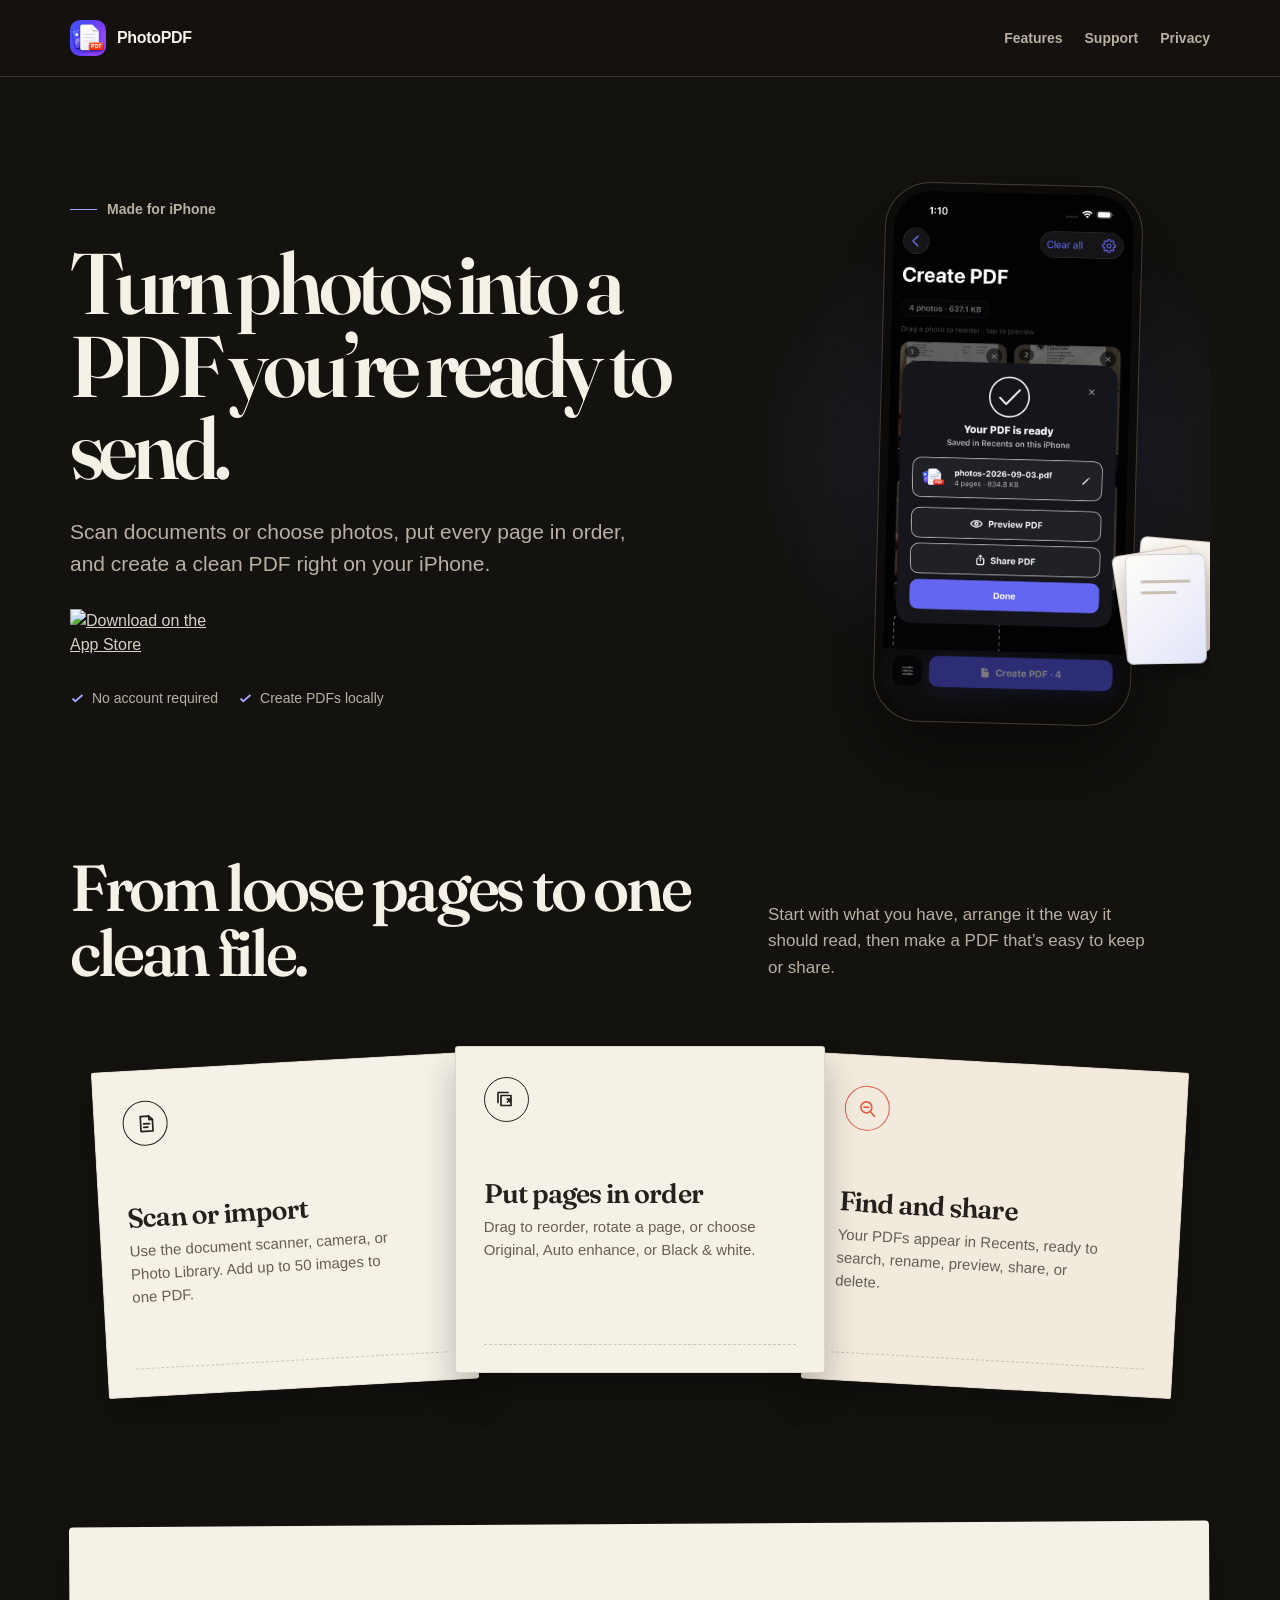
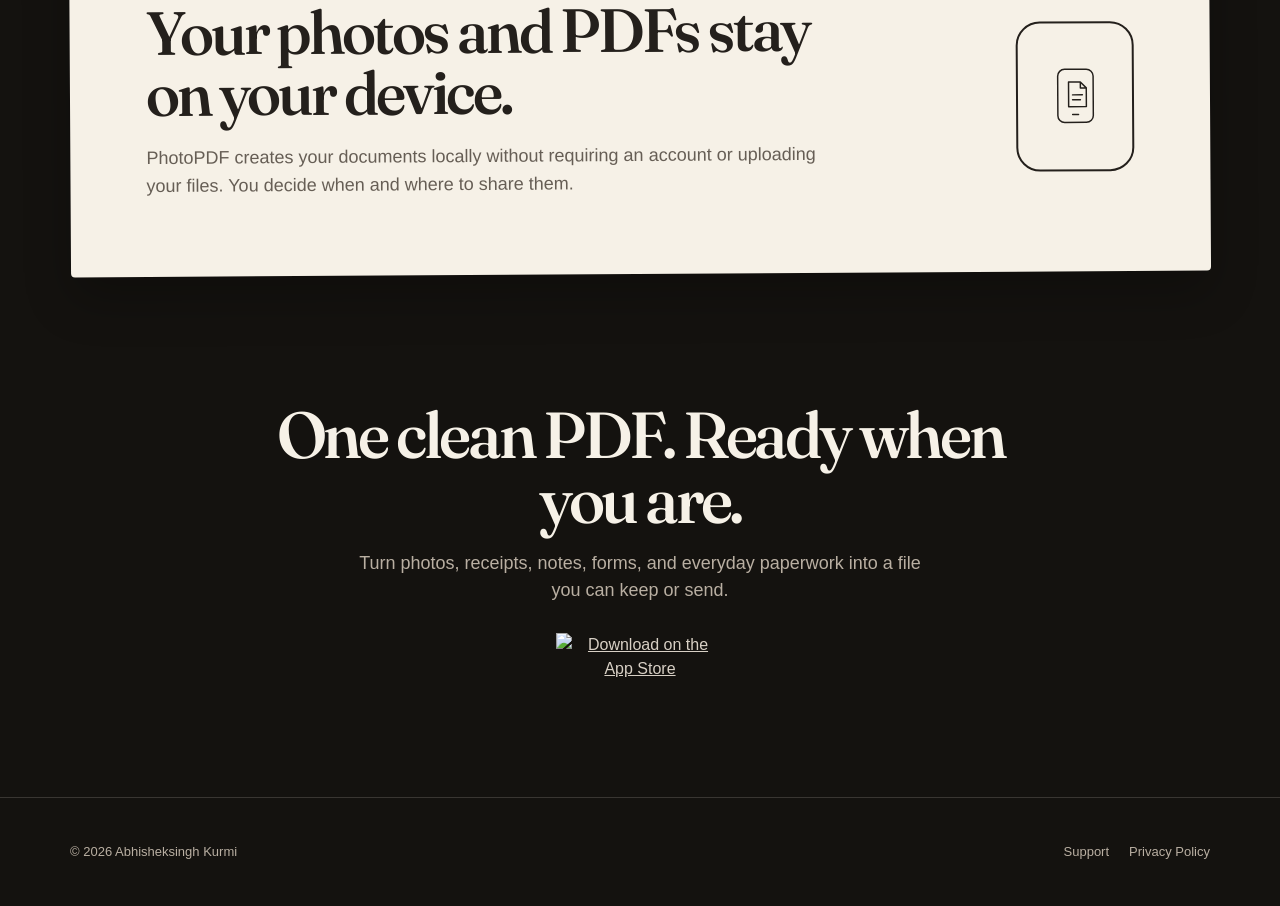
==== commit 0fff3b2f: "Publish redesigned PhotoPDF homepage" ====
--- a/index.html
+++ b/index.html
@@ -4,193 +4,31 @@
   <meta charset="utf-8">
   <meta name="viewport" content="width=device-width, initial-scale=1">
   <meta name="description" content="PhotoPDF turns photos and scanned documents into polished PDFs on iPhone. Reorder, enhance, organize, and share—all privately on your device.">
-  <meta name="theme-color" content="#6366f1">
-  <meta property="og:type" content="website">
-  <meta property="og:title" content="PhotoPDF — Image to PDF for iPhone">
-  <meta property="og:description" content="Scan, enhance, and turn photos into polished PDFs—privately on your iPhone.">
-  <meta property="og:url" content="https://abhishek6353.github.io/PhotoPDF/">
-  <meta property="og:image" content="https://abhishek6353.github.io/PhotoPDF/support/app-icon.png">
-  <link rel="canonical" href="https://abhishek6353.github.io/PhotoPDF/">
-  <link rel="icon" href="support/app-icon.png">
+  <meta name="theme-color" content="#14120f">
+  <meta property="og:type" content="website"><meta property="og:title" content="PhotoPDF — Image to PDF for iPhone"><meta property="og:description" content="Scan, arrange, and turn photos into polished PDFs—privately on your iPhone."><meta property="og:url" content="https://abhishek6353.github.io/PhotoPDF/"><meta property="og:image" content="https://abhishek6353.github.io/PhotoPDF/support/app-icon.png">
+  <link rel="canonical" href="https://abhishek6353.github.io/PhotoPDF/"><link rel="icon" href="support/app-icon.png"><link rel="preconnect" href="https://fonts.googleapis.com"><link rel="preconnect" href="https://fonts.gstatic.com" crossorigin><link href="https://fonts.googleapis.com/css2?family=Fraunces:opsz,wght@9..144,500;9..144,600;9..144,700&amp;display=swap" rel="stylesheet">
   <title>PhotoPDF — Image to PDF for iPhone</title>
   <style>
-    :root {
-      color-scheme: light dark;
-      --brand:#6366f1;
-      --brand-strong:#4f46e5;
-      --ink:#17171c;
-      --muted:#686873;
-      --surface:#ffffff;
-      --soft:#f4f4fa;
-      --border:#e5e5ee;
-      --background:#fbfbfd;
-      --focus:rgba(79,70,229,.35);
-      --shadow:0 30px 80px rgba(43,41,89,.14);
-    }
-    *{box-sizing:border-box;}
-    html{scroll-behavior:smooth;}
-    body{margin:0;background:var(--background);color:var(--ink);font-family:-apple-system,BlinkMacSystemFont,"SF Pro Text","Segoe UI",sans-serif;line-height:1.5;-webkit-font-smoothing:antialiased;}
-    a{color:inherit;}
-    .wrap{width:min(1120px,calc(100% - 40px));margin:0 auto;}
-    header{position:sticky;top:0;z-index:20;border-bottom:1px solid color-mix(in srgb,var(--border) 80%,transparent);background:color-mix(in srgb,var(--background) 86%,transparent);backdrop-filter:blur(18px);-webkit-backdrop-filter:blur(18px);}
-    nav{min-height:72px;display:flex;align-items:center;justify-content:space-between;gap:24px;}
-    .brand{display:flex;align-items:center;gap:11px;text-decoration:none;font-weight:760;letter-spacing:-.02em;}
-    .brand img{width:38px;height:38px;border-radius:10px;box-shadow:0 7px 18px rgba(79,70,229,.2);}
-    .nav-links{display:flex;align-items:center;gap:24px;color:var(--muted);font-size:14px;font-weight:600;}
-    .nav-links a{text-decoration:none;}
-    .nav-links a:hover{color:var(--ink);}
-    .hero{min-height:720px;display:grid;grid-template-columns:minmax(0,1.05fr) minmax(330px,.75fr);align-items:center;gap:clamp(54px,8vw,110px);padding:84px 0 92px;overflow:hidden;}
-    .eyebrow{display:inline-flex;align-items:center;gap:8px;margin:0 0 18px;padding:7px 11px;border:1px solid #dcdcff;border-radius:999px;background:#f1f1ff;color:var(--brand-strong);font-size:13px;font-weight:720;}
-    .eyebrow::before{content:"";width:7px;height:7px;border-radius:50%;background:var(--brand);box-shadow:0 0 0 4px rgba(99,102,241,.12);}
-    h1{max-width:720px;margin:0;font-size:clamp(48px,7vw,82px);line-height:.98;letter-spacing:-.062em;}
-    .lead{max-width:620px;margin:26px 0 32px;color:var(--muted);font-size:clamp(18px,2vw,21px);line-height:1.6;}
-    .actions{display:flex;align-items:center;flex-wrap:wrap;gap:14px;}
-    .button{display:inline-flex;min-height:54px;align-items:center;justify-content:center;gap:10px;padding:0 22px;border-radius:15px;background:var(--brand);color:#fff;text-decoration:none;font-weight:720;box-shadow:0 12px 28px rgba(79,70,229,.24);transition:transform 160ms ease,background 160ms ease;}
-    .button:hover{transform:translateY(-2px);background:var(--brand-strong);}
-    .button.secondary{border:1px solid var(--border);background:var(--surface);color:var(--ink);box-shadow:none;}
-    .button.secondary:hover{border-color:#c8c8d5;background:var(--soft);}
-    a:focus-visible{outline:3px solid var(--focus);outline-offset:4px;}
-    .trust{margin:22px 0 0;color:var(--muted);font-size:14px;font-weight:560;}
-    .trust span{display:inline-flex;align-items:center;gap:7px;margin-right:16px;}
-    .phone-stage{position:relative;display:grid;place-items:center;min-height:590px;}
-    .phone-stage::before{content:"";position:absolute;width:470px;height:470px;border-radius:50%;background:radial-gradient(circle,rgba(99,102,241,.24),rgba(99,102,241,.05) 55%,transparent 72%);}
-    .phone{position:relative;width:min(258px,68vw);padding:8px;border:1px solid #292932;border-radius:46px;background:#111116;box-shadow:var(--shadow);transform:rotate(1.5deg);}
-    .phone::before{content:"";position:absolute;z-index:2;top:17px;left:50%;width:84px;height:24px;border-radius:999px;background:#050507;transform:translateX(-50%);}
-    .phone img{display:block;width:100%;height:auto;aspect-ratio:1206/2622;object-fit:contain;border-radius:38px;}
-    section{padding:92px 0;}
-    .section-heading{max-width:690px;margin-bottom:42px;}
-    .kicker{margin:0 0 10px;color:var(--brand-strong);font-size:14px;font-weight:760;text-transform:uppercase;letter-spacing:.09em;}
-    h2{margin:0;font-size:clamp(36px,5vw,54px);line-height:1.05;letter-spacing:-.045em;}
-    .features{display:grid;grid-template-columns:repeat(3,minmax(0,1fr));gap:18px;}
-    .feature{min-height:250px;padding:28px;border:1px solid var(--border);border-radius:24px;background:var(--surface);}
-    .feature-icon{width:48px;height:48px;display:grid;place-items:center;margin-bottom:28px;border-radius:14px;background:#ededff;color:var(--brand-strong);font-size:23px;font-weight:750;}
-    .feature h3{margin:0 0 9px;font-size:21px;letter-spacing:-.025em;}
-    .feature p{margin:0;color:var(--muted);}
-    .privacy{padding-top:12px;}
-    .privacy-card{display:grid;grid-template-columns:1fr auto;align-items:center;gap:34px;padding:clamp(30px,6vw,62px);border-radius:30px;background:#17171e;color:#fff;box-shadow:var(--shadow);}
-    .privacy-card h2{max-width:660px;}
-    .privacy-card p{max-width:680px;margin:18px 0 0;color:#bdbdc8;font-size:18px;}
-    .lock{width:100px;height:100px;display:grid;place-items:center;border:1px solid #41414c;border-radius:26px;background:#23232c;font-size:42px;}
-    .final-cta{text-align:center;padding-bottom:110px;}
-    .final-cta h2{max-width:720px;margin:0 auto 18px;}
-    .final-cta p{max-width:620px;margin:0 auto 30px;color:var(--muted);font-size:18px;}
-    footer{border-top:1px solid var(--border);}
-    .footer-inner{min-height:112px;display:flex;align-items:center;justify-content:space-between;gap:24px;color:var(--muted);font-size:14px;}
-    .footer-links{display:flex;gap:20px;}
-    .footer-links a{text-decoration:none;}
-    .footer-links a:hover{color:var(--ink);}
-    @media(max-width:800px){
-      .hero{grid-template-columns:1fr;text-align:center;padding-top:68px;}
-      .hero-copy{display:grid;justify-items:center;}
-      .lead{margin-left:auto;margin-right:auto;}
-      .actions{justify-content:center;}
-      .phone-stage{min-height:590px;}
-      .features{grid-template-columns:1fr;}
-      .feature{min-height:0;}
-      .privacy-card{grid-template-columns:1fr;}
-      .lock{grid-row:1;}
-    }
-    @media(max-width:560px){
-      .wrap{width:min(100% - 28px,1120px);}
-      .nav-links a:first-child{display:none;}
-      .nav-links{gap:14px;}
-      .hero{min-height:0;padding:54px 0 70px;}
-      h1{font-size:49px;}
-      .lead{font-size:18px;}
-      .actions{width:100%;}
-      .button{width:100%;}
-      .phone-stage{min-height:560px;}
-      section{padding:72px 0;}
-      .footer-inner{align-items:flex-start;flex-direction:column;padding:30px 0;}
-    }
-    @media(prefers-reduced-motion:reduce){html{scroll-behavior:auto;}*{transition-duration:.01ms!important;}}
-    @media(prefers-color-scheme:dark){
-      :root{--brand:#7477ff;--brand-strong:#aeb0ff;--ink:#f5f5f7;--muted:#b0b0bb;--surface:#18181e;--soft:#202027;--border:#34343d;--background:#0e0e12;--focus:rgba(174,176,255,.42);--shadow:0 30px 80px rgba(0,0,0,.36);}
-      .eyebrow{border-color:#3c3c66;background:#20203a;}
-      .feature-icon{background:#292946;}
-      .privacy-card{border:1px solid #303039;background:#18181f;}
-    }
+    :root{color-scheme:dark;--night:#14120f;--night-raised:#1d1915;--paper:#f6f1e7;--ink:#24201c;--mist:#d8d0c5;--quiet:#b9afa2;--line:rgba(246,241,231,.16);--brand:#7b7df5;--brand-strong:#a4a5ff;--red:#e65b48;--focus:#c2c3ff;--serif:"Fraunces",Iowan Old Style,Georgia,serif;--system:-apple-system,BlinkMacSystemFont,"SF Pro Text","Segoe UI",sans-serif}
+    *{box-sizing:border-box}html{scroll-behavior:smooth}body{min-width:320px;margin:0;background:var(--night);color:var(--mist);font-family:var(--system);line-height:1.5;-webkit-font-smoothing:antialiased}a{color:inherit}.wrap{width:min(1140px,calc(100% - 48px));margin:auto}.site-header{border-bottom:1px solid var(--line);background:rgba(20,18,15,.92)}nav{min-height:76px;display:flex;align-items:center;justify-content:space-between;gap:24px}.brand{display:flex;align-items:center;gap:11px;text-decoration:none;font-size:16px;font-weight:700;letter-spacing:-.02em;color:var(--paper)}.brand img{width:36px;height:36px;border-radius:10px}.nav-links{display:flex;gap:22px;color:var(--quiet);font-size:14px;font-weight:600}.nav-links a{text-decoration:none}.nav-links a:hover{color:var(--paper)}a:focus-visible{outline:3px solid var(--focus);outline-offset:5px;border-radius:4px}
+    .hero{min-height:720px;display:grid;grid-template-columns:minmax(0,1.13fr) minmax(305px,.72fr);align-items:center;gap:clamp(48px,8vw,120px);padding:82px 0 96px;overflow:clip}.hero-copy{position:relative;z-index:1}.note{display:flex;align-items:center;gap:10px;margin:0 0 22px;color:var(--quiet);font-size:14px;font-weight:620}.note::before{display:block;width:27px;border-top:1px solid var(--brand-strong);content:""}h1,h2,h3{font-family:var(--serif);color:var(--paper)}h1{max-width:710px;margin:0;font-size:clamp(52px,7vw,86px);font-weight:600;line-height:.96;letter-spacing:-.055em}.lead{max-width:565px;margin:26px 0 28px;color:var(--quiet);font-size:clamp(18px,2vw,21px);line-height:1.55}.app-store-badge{display:inline-flex;align-items:center;border-radius:8px}.app-store-badge img{display:block;width:168px;height:auto}.trust{display:flex;flex-wrap:wrap;gap:14px 20px;margin:23px 0 0;color:var(--quiet);font-size:14px}.trust span{display:inline-flex;align-items:center;gap:7px}.trust svg{width:15px;height:15px;fill:none;stroke:var(--brand-strong);stroke-width:2.2}
+    .phone-stage{position:relative;display:grid;place-items:center;min-height:590px}.phone-stage::before{position:absolute;width:500px;height:500px;border-radius:50%;background:radial-gradient(circle,rgba(123,125,245,.25),rgba(123,125,245,.06) 48%,transparent 71%);content:""}.phone{position:relative;z-index:2;width:min(258px,68vw);padding:8px;border:1px solid #413c35;border-radius:46px;background:#0c0b0a;box-shadow:0 34px 76px rgba(0,0,0,.48);transform:rotate(1.5deg)}.phone::before{position:absolute;z-index:2;top:17px;left:50%;width:84px;height:24px;border-radius:999px;background:#030303;content:"";transform:translateX(-50%)}.phone img{display:block;width:100%;height:auto;aspect-ratio:598/1300;object-fit:contain;border-radius:38px}.reorder-stack{position:absolute;z-index:3;right:-12px;bottom:78px;width:112px;height:140px;pointer-events:none}.mini-page{position:absolute;width:80px;height:110px;border:1px solid rgba(50,42,32,.16);border-radius:7px;background:linear-gradient(135deg,#fffdf8,#eee4d6);box-shadow:0 12px 23px rgba(0,0,0,.25)}.mini-page::before,.mini-page::after{position:absolute;left:14px;right:14px;height:3px;border-radius:3px;background:#c9c0b4;content:""}.mini-page::before{top:25px}.mini-page::after{top:36px;right:28px}.mini-page.one{left:9px;top:14px;transform:rotate(-9deg)}.mini-page.two{left:26px;top:8px;transform:rotate(5deg);background:linear-gradient(135deg,#fffdf8,#f2ddd1)}.mini-page.three{left:16px;top:23px;transform:rotate(-1deg);background:linear-gradient(135deg,#fffdf8,#e1e5fa)}@media(prefers-reduced-motion:no-preference){.mini-page.one{animation:swap-one 1.5s cubic-bezier(.22,.75,.24,1) .45s both}.mini-page.two{animation:swap-two 1.5s cubic-bezier(.22,.75,.24,1) .45s both}.mini-page.three{animation:swap-three 1.5s cubic-bezier(.22,.75,.24,1) .45s both}@keyframes swap-one{0%,22%{transform:rotate(-9deg)}48%{transform:translate(26px,-16px) rotate(8deg)}100%{transform:translate(17px,-6px) rotate(5deg)}}@keyframes swap-two{0%,22%{transform:rotate(5deg)}48%{transform:translate(-20px,20px) rotate(-9deg)}100%{transform:translate(-17px,11px) rotate(-9deg)}}@keyframes swap-three{0%,100%{transform:rotate(-1deg)}}}
+    .feature-section{padding:10px 0 110px}.section-heading{display:grid;grid-template-columns:minmax(0,1fr) minmax(290px,.68fr);gap:48px;align-items:end;margin-bottom:50px}.section-heading p{max-width:390px;margin:0 0 4px;color:var(--quiet);font-size:17px;line-height:1.55}.section-heading h2{max-width:670px;margin:0;font-size:clamp(42px,5.2vw,65px);font-weight:550;line-height:1;letter-spacing:-.052em}.page-fan{display:grid;grid-template-columns:repeat(3,minmax(0,1fr));align-items:start;padding:18px 14px 22px}.feature{position:relative;min-height:327px;padding:30px 28px 31px;border:1px solid rgba(60,47,33,.14);border-radius:3px;background:var(--paper);color:var(--ink);box-shadow:0 19px 35px rgba(0,0,0,.24)}.feature:nth-child(1){z-index:1;transform:rotate(-3.2deg) translate(15px,10px)}.feature:nth-child(2){z-index:3;transform:translateY(-7px)}.feature:nth-child(3){z-index:2;transform:rotate(3.2deg) translate(-15px,10px);background:#f1eadd}.feature::after{position:absolute;right:28px;bottom:27px;left:28px;border-top:1px dashed rgba(60,47,33,.22);content:""}.feature-icon{display:grid;width:45px;height:45px;place-items:center;margin-bottom:58px;border:1.7px solid var(--ink);border-radius:50%;color:var(--ink)}.feature-icon svg{width:24px;height:24px;fill:none;stroke:currentColor;stroke-width:1.7;stroke-linecap:round;stroke-linejoin:round}.feature h3{margin:0 0 8px;color:var(--ink);font-size:27px;font-weight:600;line-height:1.05;letter-spacing:-.035em}.feature p{max-width:275px;margin:0;color:#665e55;font-size:15px;line-height:1.52}.feature:nth-child(3) .feature-icon{border-color:var(--red);color:var(--red)}
+    .privacy-section{padding:12px 0 110px}.privacy-paper{display:grid;grid-template-columns:minmax(0,1fr) auto;align-items:center;gap:50px;padding:clamp(36px,7vw,76px);border-radius:4px;background:var(--paper);color:var(--ink);box-shadow:0 22px 48px rgba(0,0,0,.24);transform:rotate(-.35deg)}.privacy-paper h2{max-width:730px;margin:0;color:var(--ink);font-size:clamp(39px,5vw,61px);font-weight:550;line-height:1;letter-spacing:-.05em}.privacy-paper p{max-width:680px;margin:20px 0 0;color:#665e55;font-size:18px;line-height:1.55}.local-device{display:grid;width:118px;height:150px;place-items:center;border:2px solid var(--ink);border-radius:24px}.local-device svg{width:63px;height:63px;fill:none;stroke:var(--ink);stroke-width:1.5;stroke-linecap:round;stroke-linejoin:round}.final-cta{padding:18px 0 108px;text-align:center}.final-cta h2{max-width:760px;margin:0 auto 18px;font-size:clamp(42px,5.2vw,65px);font-weight:550;line-height:1;letter-spacing:-.052em}.final-cta p{max-width:590px;margin:0 auto 29px;color:var(--quiet);font-size:18px}.site-footer{border-top:1px solid var(--line)}.footer-inner{display:flex;min-height:108px;align-items:center;justify-content:space-between;gap:24px;color:var(--quiet);font-size:13px}.footer-links{display:flex;gap:20px}.footer-links a{text-decoration:none}.footer-links a:hover{color:var(--paper)}
+    @media(max-width:800px){.hero{grid-template-columns:1fr;text-align:center;padding-top:70px}.hero-copy{display:grid;justify-items:center}.lead{margin-right:auto;margin-left:auto}.note{justify-content:center}.phone-stage{min-height:530px}.section-heading{grid-template-columns:1fr;gap:19px}.page-fan{grid-template-columns:1fr;padding:5px 10px}.feature{min-height:0;margin:0;transform:none!important}.feature:nth-child(2),.feature:nth-child(3){margin-top:-1px}.feature-icon{margin-bottom:25px}.feature::after{display:none}.reorder-stack{right:calc(50% - 175px)}.privacy-paper{grid-template-columns:1fr;transform:none}.local-device{grid-row:1}}
+    @media(max-width:560px){.wrap{width:min(100% - 30px,1140px)}nav{min-height:68px}.nav-links a:first-child{display:none}.nav-links{gap:15px}.hero{padding:55px 0}.note{margin-bottom:18px}h1{font-size:51px}.lead{font-size:18px}.phone-stage{min-height:495px}.phone{width:224px}.reorder-stack{right:calc(50% - 168px);bottom:56px;transform:scale(.82);transform-origin:center}.feature-section{padding-bottom:70px}.section-heading{margin-bottom:29px}.feature{padding:28px 25px}.privacy-section{padding-bottom:76px}.privacy-paper{gap:29px;padding:34px 27px}.local-device{width:92px;height:116px;border-radius:19px}.local-device svg{width:52px;height:52px}.app-store-badge img{width:158px}.footer-inner{align-items:flex-start;flex-direction:column;padding:28px 0}}
+    @media(prefers-reduced-motion:reduce){html{scroll-behavior:auto}.mini-page{animation:none!important}}
   </style>
-  <script type="application/ld+json">
-    {"@context":"https://schema.org","@type":"MobileApplication","name":"PhotoPDF: Image to PDF","operatingSystem":"iOS","applicationCategory":"ProductivityApplication","description":"Turn photos and scanned documents into polished PDFs privately on your iPhone.","url":"https://abhishek6353.github.io/PhotoPDF/","downloadUrl":"https://apps.apple.com/app/id6801907706"}
-  </script>
+  <script type="application/ld+json">{"@context":"https://schema.org","@type":"MobileApplication","name":"PhotoPDF: Image to PDF","operatingSystem":"iOS","applicationCategory":"ProductivityApplication","description":"Turn photos and scanned documents into polished PDFs privately on your iPhone.","url":"https://abhishek6353.github.io/PhotoPDF/","downloadUrl":"https://apps.apple.com/app/id6801907706"}</script>
 </head>
 <body>
-  <header>
-    <nav class="wrap" aria-label="Primary navigation">
-      <a class="brand" href="./"><img src="support/app-icon.png" alt=""><span>PhotoPDF</span></a>
-      <div class="nav-links">
-        <a href="#features">Features</a>
-        <a href="support/">Support</a>
-        <a href="privacy/">Privacy</a>
-      </div>
-    </nav>
-  </header>
-
+  <header class="site-header"><nav class="wrap" aria-label="Primary navigation"><a class="brand" href="./"><img src="support/app-icon.png" alt=""><span>PhotoPDF</span></a><div class="nav-links"><a href="#features">Features</a><a href="support/">Support</a><a href="privacy/">Privacy</a></div></nav></header>
   <main>
-    <div class="wrap hero">
-      <div class="hero-copy">
-        <p class="eyebrow">Made for iPhone</p>
-        <h1>Turn photos into polished PDFs.</h1>
-        <p class="lead">Scan documents or choose photos, perfect every page, and keep your PDFs organized—all in one fast, private app.</p>
-        <div class="actions">
-          <a class="button" href="https://apps.apple.com/app/id6801907706" rel="noopener">Download on the App Store <span aria-hidden="true">↗</span></a>
-          <a class="button secondary" href="#features">See how it works</a>
-        </div>
-        <p class="trust"><span>✓ No account</span><span>✓ No uploads</span><span>✓ Your files stay local</span></p>
-      </div>
-      <div class="phone-stage" aria-label="PhotoPDF showing a completed PDF">
-        <div class="phone"><img src="assets/pdf-ready.png" alt="PhotoPDF confirmation screen showing a completed four-page PDF" width="598" height="1300"></div>
-      </div>
-    </div>
-
-    <section id="features" class="wrap">
-      <div class="section-heading">
-        <p class="kicker">Simple from start to finish</p>
-        <h2>Everything you need. Nothing in the way.</h2>
-      </div>
-      <div class="features">
-        <article class="feature">
-          <div class="feature-icon" aria-hidden="true">⌁</div>
-          <h3>Scan or import</h3>
-          <p>Use the document scanner, camera, or Photo Library. Add up to 50 pages at once.</p>
-        </article>
-        <article class="feature">
-          <div class="feature-icon" aria-hidden="true">✦</div>
-          <h3>Perfect every page</h3>
-          <p>Reorder, rotate, preview, and choose Original, Auto Enhance, or Black &amp; White.</p>
-        </article>
-        <article class="feature">
-          <div class="feature-icon" aria-hidden="true">▤</div>
-          <h3>Find and share</h3>
-          <p>Your PDFs appear in Recents, ready to search, rename, preview, share, or delete.</p>
-        </article>
-      </div>
-    </section>
-
-    <section class="wrap privacy">
-      <div class="privacy-card">
-        <div>
-          <p class="kicker">Private by design</p>
-          <h2>Your photos and PDFs stay on your device.</h2>
-          <p>PhotoPDF does not require an account and does not upload your documents. Your work remains under your control.</p>
-        </div>
-        <div class="lock" aria-hidden="true">⌑</div>
-      </div>
-    </section>
-
-    <section class="wrap final-cta">
-      <h2>From camera roll to PDF in seconds.</h2>
-      <p>A focused iPhone utility for receipts, notes, forms, assignments, and everyday documents.</p>
-      <a class="button" href="https://apps.apple.com/app/id6801907706" rel="noopener">Get PhotoPDF on the App Store <span aria-hidden="true">↗</span></a>
-    </section>
+    <section class="wrap hero" aria-labelledby="page-title"><div class="hero-copy"><p class="note">Made for iPhone</p><h1 id="page-title">Turn photos into a PDF you’re ready to send.</h1><p class="lead">Scan documents or choose photos, put every page in order, and create a clean PDF right on your iPhone.</p><a class="app-store-badge" href="https://apps.apple.com/app/id6801907706" rel="noopener" aria-label="Download PhotoPDF on the App Store"><img src="https://developer.apple.com/assets/elements/badges/download-on-the-app-store.svg" alt="Download on the App Store" width="168" height="56"></a><p class="trust"><span><svg viewBox="0 0 18 18" aria-hidden="true"><path d="m3 9 3.3 3.3L15 4.8"/></svg>No account required</span><span><svg viewBox="0 0 18 18" aria-hidden="true"><path d="m3 9 3.3 3.3L15 4.8"/></svg>Create PDFs locally</span></p></div><div class="phone-stage" aria-label="PhotoPDF showing a completed PDF"><div class="phone"><img src="assets/pdf-ready.png" alt="PhotoPDF confirmation screen showing a completed four-page PDF" width="598" height="1300"></div><div class="reorder-stack" aria-hidden="true"><span class="mini-page one"></span><span class="mini-page two"></span><span class="mini-page three"></span></div></div></section>
+    <section id="features" class="wrap feature-section" aria-labelledby="features-title"><div class="section-heading"><h2 id="features-title">From loose pages to one clean file.</h2><p>Start with what you have, arrange it the way it should read, then make a PDF that’s easy to keep or share.</p></div><div class="page-fan"><article class="feature"><div class="feature-icon" aria-hidden="true"><svg viewBox="0 0 24 24"><path d="M7 4.5h8.5L19 8v11.5H7z"/><path d="M15.5 4.5V8H19M10 12h6M10 15.5h4"/></svg></div><h3>Scan or import</h3><p>Use the document scanner, camera, or Photo Library. Add up to 50 images to one PDF.</p></article><article class="feature"><div class="feature-icon" aria-hidden="true"><svg viewBox="0 0 24 24"><path d="M7 7.5h10v10H7zM4 4.5h10M4 4.5v10"/><path d="m13.5 14 2.7-2.7M13.3 11.2h2.9v2.9"/></svg></div><h3>Put pages in order</h3><p>Drag to reorder, rotate a page, or choose Original, Auto enhance, or Black &amp; white.</p></article><article class="feature"><div class="feature-icon" aria-hidden="true"><svg viewBox="0 0 24 24"><circle cx="10.5" cy="10.5" r="5.5"/><path d="m15 15 4 4M8.2 10.5h4.6"/></svg></div><h3>Find and share</h3><p>Your PDFs appear in Recents, ready to search, rename, preview, share, or delete.</p></article></div></section>
+    <section class="wrap privacy-section" aria-labelledby="privacy-title"><div class="privacy-paper"><div><h2 id="privacy-title">Your photos and PDFs stay on your device.</h2><p>PhotoPDF creates your documents locally without requiring an account or uploading your files. You decide when and where to share them.</p></div><div class="local-device" aria-hidden="true"><svg viewBox="0 0 64 64"><rect x="14" y="5" width="36" height="54" rx="7"/><path d="M25 18h12l6 6v19H25zM37 18v6h6M29 31h10M29 36h8M29 51h6"/></svg></div></div></section>
+    <section class="wrap final-cta"><h2>One clean PDF. Ready when you are.</h2><p>Turn photos, receipts, notes, forms, and everyday paperwork into a file you can keep or send.</p><a class="app-store-badge" href="https://apps.apple.com/app/id6801907706" rel="noopener" aria-label="Download PhotoPDF on the App Store"><img src="https://developer.apple.com/assets/elements/badges/download-on-the-app-store.svg" alt="Download on the App Store" width="168" height="56"></a></section>
   </main>
-
-  <footer>
-    <div class="wrap footer-inner">
-      <span>© 2026 Abhisheksingh Kurmi</span>
-      <div class="footer-links"><a href="support/">Support</a><a href="privacy/">Privacy Policy</a></div>
-    </div>
-  </footer>
+  <footer class="site-footer"><div class="wrap footer-inner"><span>© 2026 Abhisheksingh Kurmi</span><div class="footer-links"><a href="support/">Support</a><a href="privacy/">Privacy Policy</a></div></div></footer>
 </body>
 </html>
